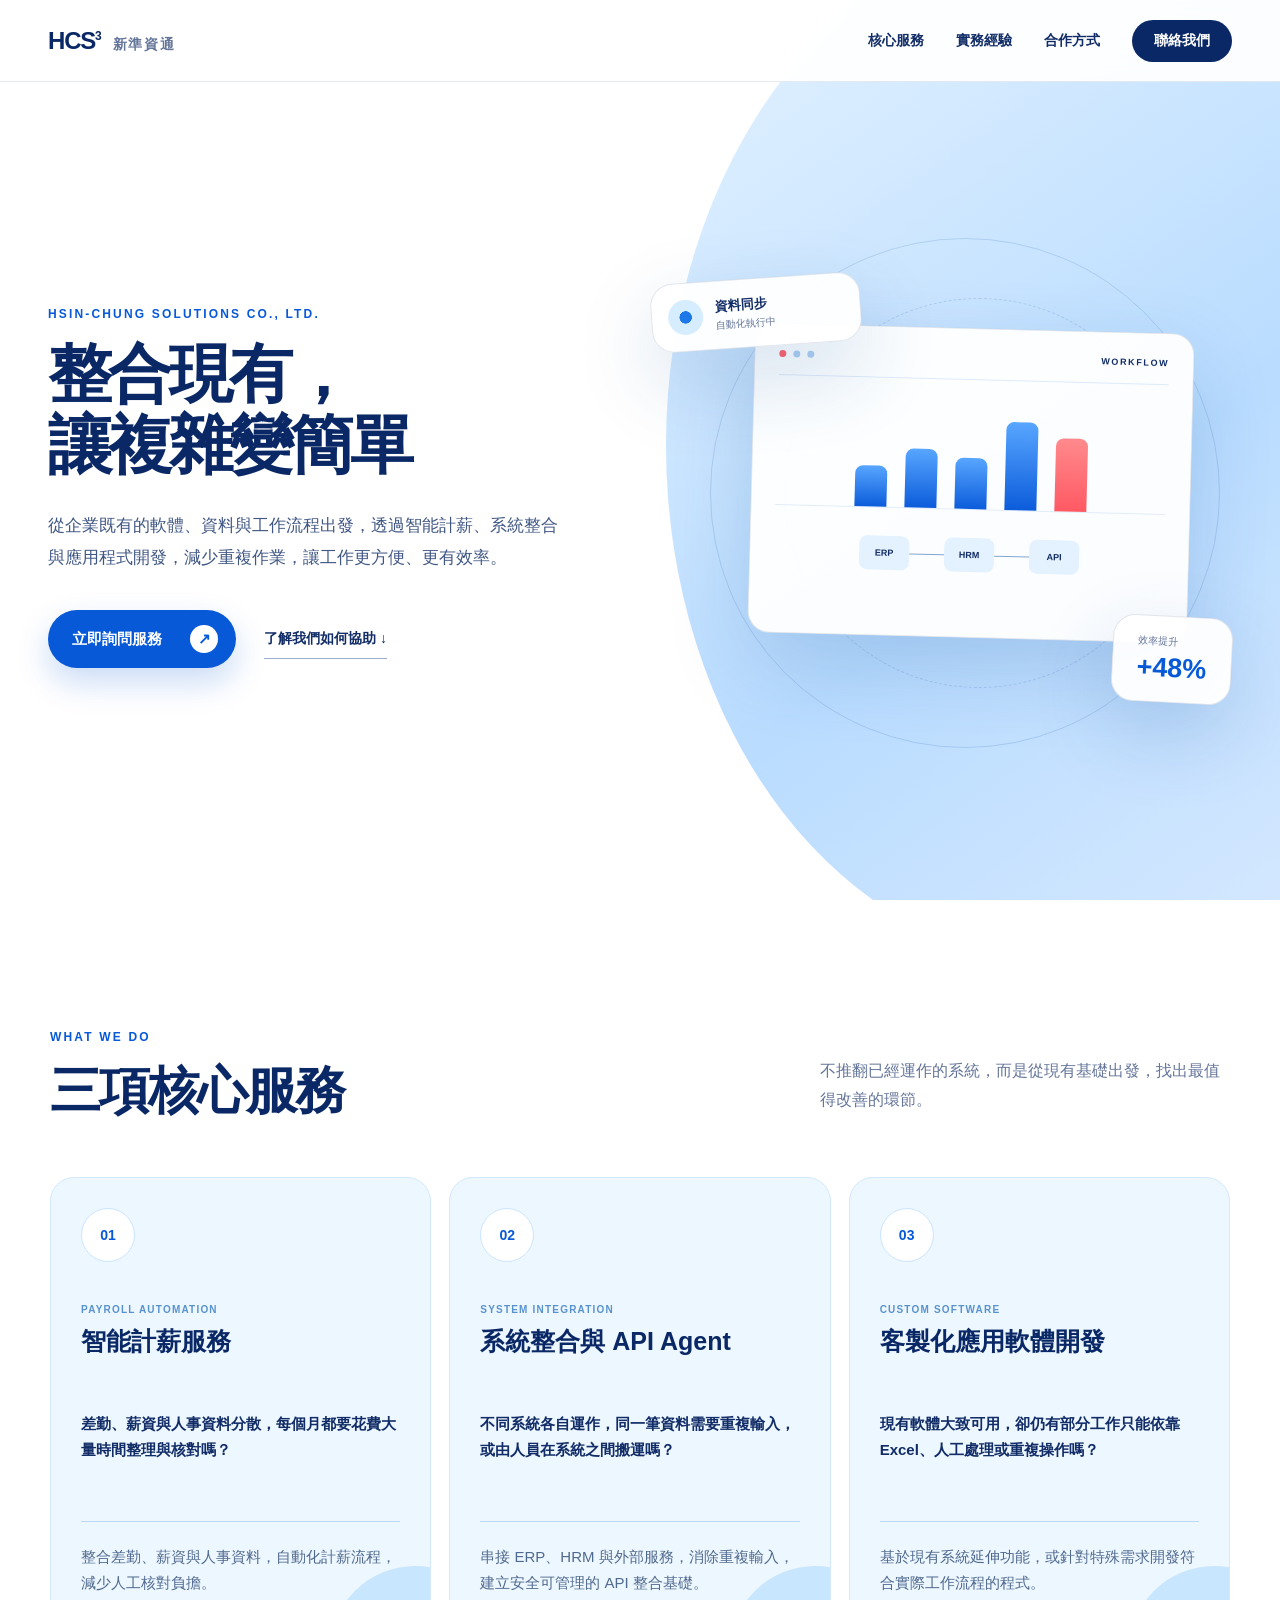
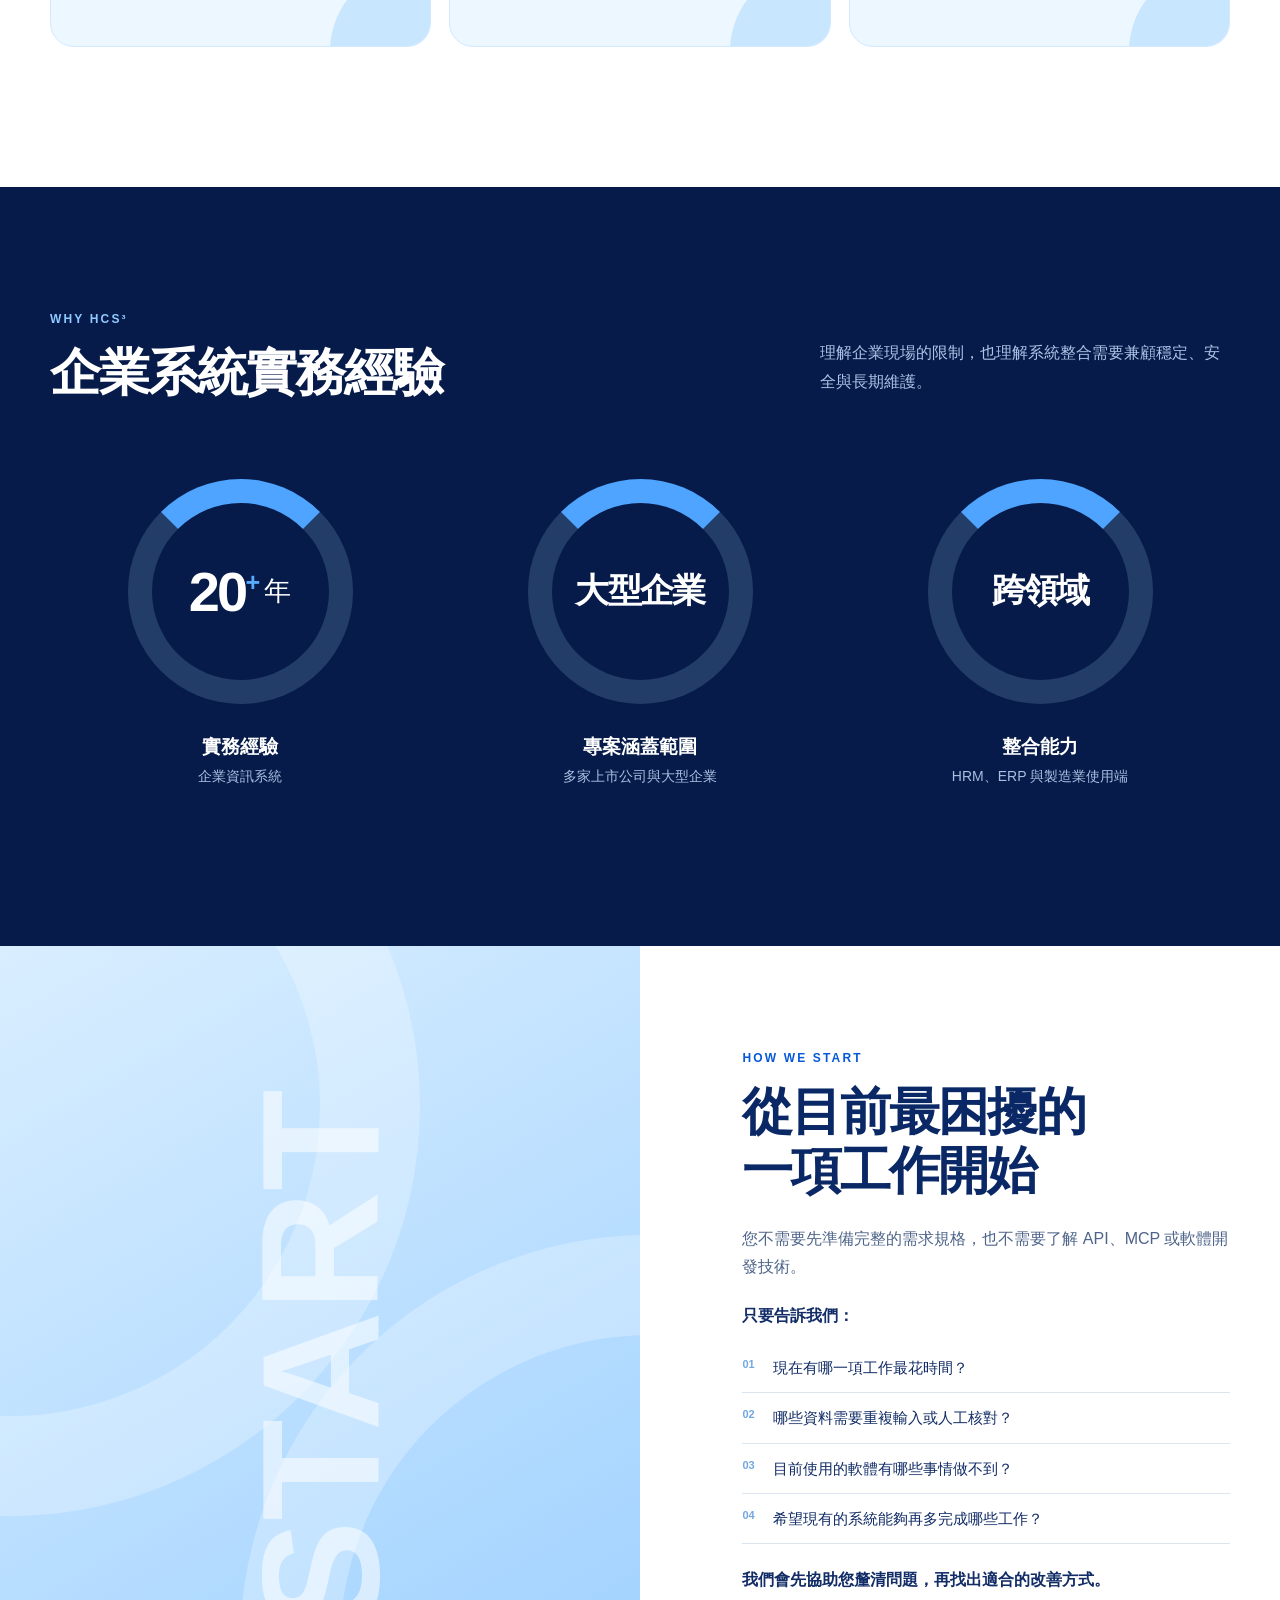
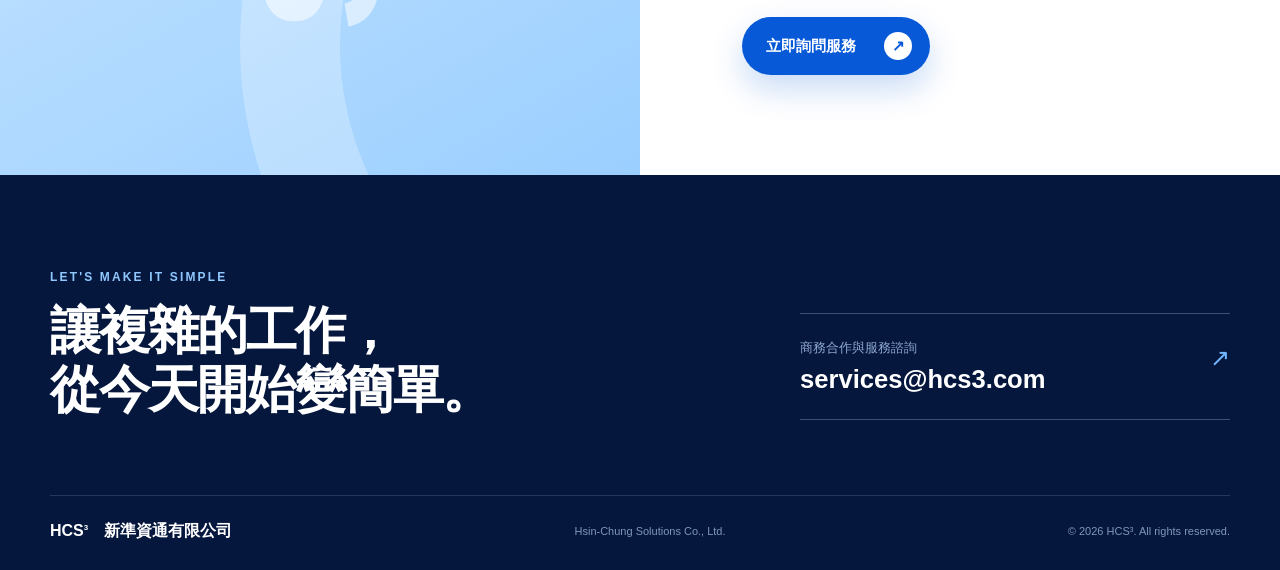
==== index.html @ fc88fc9e "建立 HCS3 靜態網站" ====
<!doctype html>
<html lang="zh-Hant">
<head>
  <meta charset="utf-8">
  <meta name="viewport" content="width=device-width, initial-scale=1">
  <meta name="description" content="HCS³ 新準資通提供智能計薪、系統整合與客製化應用軟體開發服務。">
  <meta name="theme-color" content="#0a2865">
  <title>HCS³ 新準資通｜整合現有，讓複雜變簡單</title>
  <link rel="stylesheet" href="styles.css">
  <script src="script.js" defer></script>
</head>
<body>
  <header class="site-header" id="site-header">
    <a class="brand" href="#top" aria-label="HCS3 首頁">
      <span class="brand-mark">HCS<sup>3</sup></span>
      <span class="brand-name">新準資通</span>
    </a>

    <button class="menu-button" type="button" aria-expanded="false" aria-controls="main-nav" aria-label="開啟導覽選單">
      <span></span><span></span><span></span>
    </button>

    <nav class="main-nav" id="main-nav" aria-label="主要導覽">
      <a href="#services">核心服務</a>
      <a href="#experience">實務經驗</a>
      <a href="#approach">合作方式</a>
      <a class="nav-cta" href="mailto:services@hcs3.com">聯絡我們</a>
    </nav>
  </header>

  <main>
    <section class="hero" id="top">
      <div class="hero-copy">
        <p class="eyebrow">HSIN-CHUNG SOLUTIONS CO., LTD.</p>
        <h1>整合現有，<br>讓複雜變簡單</h1>
        <p class="hero-lead">從企業既有的軟體、資料與工作流程出發，透過智能計薪、系統整合與應用程式開發，減少重複作業，讓工作更方便、更有效率。</p>
        <div class="hero-actions">
          <a class="button" href="mailto:services@hcs3.com">立即詢問服務 <span aria-hidden="true">↗</span></a>
          <a class="text-link" href="#services">了解我們如何協助 ↓</a>
        </div>
      </div>

      <div class="hero-visual" aria-hidden="true">
        <div class="orbit orbit-large"></div>
        <div class="orbit orbit-small"></div>
        <div class="dashboard">
          <div class="dashboard-head"><i></i><i></i><i></i><b>WORKFLOW</b></div>
          <div class="chart"><span></span><span></span><span></span><span></span><span></span></div>
          <div class="systems"><b>ERP</b><i></i><b>HRM</b><i></i><b>API</b></div>
        </div>
        <div class="status-card"><i></i><span><b>資料同步</b><small>自動化執行中</small></span></div>
        <div class="score-card"><small>效率提升</small><b>+48%</b></div>
      </div>
    </section>

    <section class="section services" id="services">
      <div class="section-heading">
        <div>
          <p class="eyebrow">WHAT WE DO</p>
          <h2>三項核心服務</h2>
        </div>
        <p>不推翻已經運作的系統，而是從現有基礎出發，找出最值得改善的環節。</p>
      </div>

      <div class="service-grid">
        <article class="service-card">
          <span class="service-number">01</span>
          <p class="card-label">PAYROLL AUTOMATION</p>
          <h3>智能計薪服務</h3>
          <p class="question">差勤、薪資與人事資料分散，每個月都要花費大量時間整理與核對嗎？</p>
          <p class="description">整合差勤、薪資與人事資料，自動化計薪流程，減少人工核對負擔。</p>
        </article>

        <article class="service-card">
          <span class="service-number">02</span>
          <p class="card-label">SYSTEM INTEGRATION</p>
          <h3>系統整合與 API Agent</h3>
          <p class="question">不同系統各自運作，同一筆資料需要重複輸入，或由人員在系統之間搬運嗎？</p>
          <p class="description">串接 ERP、HRM 與外部服務，消除重複輸入，建立安全可管理的 API 整合基礎。</p>
        </article>

        <article class="service-card">
          <span class="service-number">03</span>
          <p class="card-label">CUSTOM SOFTWARE</p>
          <h3>客製化應用軟體開發</h3>
          <p class="question">現有軟體大致可用，卻仍有部分工作只能依靠 Excel、人工處理或重複操作嗎？</p>
          <p class="description">基於現有系統延伸功能，或針對特殊需求開發符合實際工作流程的程式。</p>
        </article>
      </div>
    </section>

    <section class="experience" id="experience">
      <div class="section experience-heading">
        <div>
          <p class="eyebrow light">WHY HCS³</p>
          <h2>企業系統實務經驗</h2>
        </div>
        <p>理解企業現場的限制，也理解系統整合需要兼顧穩定、安全與長期維護。</p>
      </div>

      <div class="section metric-grid">
        <article class="metric">
          <div class="metric-ring"><strong>20<sup>+</sup></strong><span>年</span></div>
          <h3>實務經驗</h3>
          <p>企業資訊系統</p>
        </article>
        <article class="metric">
          <div class="metric-ring text-ring"><strong>大型企業</strong></div>
          <h3>專案涵蓋範圍</h3>
          <p>多家上市公司與大型企業</p>
        </article>
        <article class="metric">
          <div class="metric-ring text-ring"><strong>跨領域</strong></div>
          <h3>整合能力</h3>
          <p>HRM、ERP 與製造業使用端</p>
        </article>
      </div>
    </section>

    <section class="approach" id="approach">
      <div class="approach-visual" aria-hidden="true"><span>START</span></div>
      <div class="approach-copy">
        <p class="eyebrow">HOW WE START</p>
        <h2>從目前最困擾的<br>一項工作開始</h2>
        <p class="approach-lead">您不需要先準備完整的需求規格，也不需要了解 API、MCP 或軟體開發技術。</p>
        <p><strong>只要告訴我們：</strong></p>
        <ol class="question-list">
          <li><span>01</span>現在有哪一項工作最花時間？</li>
          <li><span>02</span>哪些資料需要重複輸入或人工核對？</li>
          <li><span>03</span>目前使用的軟體有哪些事情做不到？</li>
          <li><span>04</span>希望現有的系統能夠再多完成哪些工作？</li>
        </ol>
        <p class="conclusion">我們會先協助您釐清問題，再找出適合的改善方式。</p>
        <a class="button" href="mailto:services@hcs3.com">立即詢問服務 <span aria-hidden="true">↗</span></a>
      </div>
    </section>
  </main>

  <footer>
    <div class="section footer-main">
      <div>
        <p class="eyebrow light">LET'S MAKE IT SIMPLE</p>
        <h2>讓複雜的工作，<br>從今天開始變簡單。</h2>
      </div>
      <a class="email" href="mailto:services@hcs3.com">
        <small>商務合作與服務諮詢</small>
        <strong>services@hcs3.com</strong>
        <span aria-hidden="true">↗</span>
      </a>
    </div>
    <div class="section footer-bottom">
      <p class="footer-brand">HCS<sup>3</sup>　新準資通有限公司</p>
      <p>Hsin-Chung Solutions Co., Ltd.</p>
      <p>© <span id="year">2026</span> HCS³. All rights reserved.</p>
    </div>
  </footer>
</body>
</html>
---- styles.css ----
:root {
  --navy: #0a2865;
  --navy-dark: #061b49;
  --blue: #0759d8;
  --sky: #cfe8ff;
  --pale: #edf7ff;
  --ink: #112c66;
  --muted: #64759a;
  --coral: #ff6369;
}

* { box-sizing: border-box; }
html { scroll-behavior: smooth; scroll-padding-top: 82px; }
body {
  margin: 0;
  color: var(--ink);
  background: white;
  font-family: "Noto Sans TC", "PingFang TC", "Microsoft JhengHei", Arial, sans-serif;
  -webkit-font-smoothing: antialiased;
}
a { color: inherit; text-decoration: none; }
.section { width: min(1180px, calc(100% - 96px)); margin-inline: auto; }
.eyebrow { margin: 0 0 18px; color: var(--blue); font-size: 12px; font-weight: 800; letter-spacing: .18em; }
.eyebrow.light { color: #8fc9ff; }
h1, h2, h3, p { overflow-wrap: break-word; }
h2 { margin: 0; color: var(--navy); font-size: clamp(40px, 4vw, 62px); line-height: 1.15; letter-spacing: -.04em; font-weight: 650; }

.site-header {
  position: fixed;
  z-index: 20;
  inset: 0 0 auto;
  height: 82px;
  padding-inline: max(48px, calc((100vw - 1320px) / 2));
  display: flex;
  align-items: center;
  justify-content: space-between;
  background: rgba(255,255,255,.92);
  border-bottom: 1px solid rgba(10,40,101,.1);
  backdrop-filter: blur(14px);
}
.brand { display: flex; align-items: baseline; gap: 12px; font-weight: 700; }
.brand-mark { color: var(--navy); font-size: 24px; letter-spacing: -.05em; }
.brand-mark sup, .footer-brand sup { font-size: .5em; vertical-align: super; }
.brand-name { color: var(--muted); font-size: 14px; letter-spacing: .12em; }
.main-nav { display: flex; align-items: center; gap: 32px; font-size: 14px; font-weight: 700; }
.main-nav a { padding: 12px 0; }
.main-nav .nav-cta { padding: 12px 22px; color: white; background: var(--navy); border-radius: 99px; }
.menu-button { display: none; }

.hero {
  min-height: 760px;
  height: 100svh;
  max-height: 960px;
  padding: 145px max(48px, calc((100vw - 1320px) / 2)) 70px;
  position: relative;
  display: grid;
  grid-template-columns: .95fr 1.05fr;
  align-items: center;
  gap: 6vw;
  overflow: hidden;
}
.hero::before {
  content: "";
  position: absolute;
  z-index: -1;
  width: 62vw;
  height: 115%;
  top: -8%;
  right: -14vw;
  border-radius: 50% 0 0 50%;
  background: linear-gradient(145deg, #e7f4ff, #b9dcff 55%, #dcebff);
}
.hero h1 { margin: 0; color: var(--navy); font-size: clamp(54px, 5vw, 82px); line-height: 1.12; letter-spacing: -.055em; font-weight: 650; }
.hero-lead { max-width: 650px; margin: 28px 0 0; color: #405784; font-size: clamp(17px, 1.3vw, 21px); line-height: 1.9; }
.hero-actions { display: flex; align-items: center; gap: 28px; margin-top: 36px; }
.button { display: inline-flex; align-items: center; gap: 28px; padding: 15px 18px 15px 24px; color: white; background: var(--blue); border-radius: 99px; font-size: 15px; font-weight: 700; box-shadow: 0 14px 32px rgba(7,89,216,.22); transition: .2s ease; }
.button span { display: grid; place-items: center; width: 28px; height: 28px; color: var(--blue); background: white; border-radius: 50%; }
.button:hover { background: var(--navy); transform: translateY(-2px); }
.text-link { padding-block: 10px; font-size: 14px; font-weight: 700; border-bottom: 1px solid #9bb0d0; }

.hero-visual { position: relative; min-height: 500px; }
.orbit { position: absolute; border: 1px solid rgba(6,66,151,.14); border-radius: 50%; }
.orbit-large { width: 510px; height: 510px; right: 2%; top: 0; }
.orbit-small { width: 390px; height: 390px; right: 10%; top: 12%; border-style: dashed; }
.dashboard, .status-card, .score-card { position: absolute; background: rgba(255,255,255,.94); border: 1px solid rgba(10,40,101,.12); border-radius: 22px; box-shadow: 0 30px 80px rgba(22,85,153,.18); }
.dashboard { width: min(440px, 78%); height: 310px; right: 7%; top: 18%; padding: 24px; transform: rotate(1.5deg); }
.dashboard-head { display: flex; align-items: center; gap: 7px; padding-bottom: 16px; border-bottom: 1px solid #dfeafb; }
.dashboard-head i { width: 7px; height: 7px; background: #aecff2; border-radius: 50%; }
.dashboard-head i:first-child { background: var(--coral); }
.dashboard-head b { margin-left: auto; font-size: 9px; letter-spacing: .18em; }
.chart { height: 130px; padding-top: 22px; display: flex; align-items: end; justify-content: center; gap: 18px; border-bottom: 1px solid #e2edfa; }
.chart span { width: 32px; border-radius: 8px 8px 0 0; background: linear-gradient(#58a6ff, #0c5cdb); }
.chart span:nth-child(1) { height: 38%; }.chart span:nth-child(2) { height: 55%; }.chart span:nth-child(3) { height: 48%; }.chart span:nth-child(4) { height: 82%; }.chart span:nth-child(5) { height: 68%; background: linear-gradient(#ff8a8d, #ff5963); }
.systems { margin-top: 28px; display: flex; align-items: center; justify-content: center; }
.systems b { width: 50px; height: 34px; display: grid; place-items: center; background: #e4f1ff; border-radius: 8px; font-size: 9px; }
.systems i { width: 35px; height: 1px; background: #83a7d4; }
.status-card { z-index: 2; width: 210px; left: 0; top: 8%; padding: 16px; display: flex; align-items: center; gap: 12px; transform: rotate(-4deg); }
.status-card > i { width: 35px; height: 35px; background: radial-gradient(circle, #1f78e8 0 24%, #d6ecff 26%); border-radius: 50%; }
.status-card span { display: grid; gap: 3px; }.status-card b { font-size: 13px; }.status-card small, .score-card small { color: var(--muted); font-size: 10px; }
.score-card { z-index: 2; right: 0; bottom: 7%; padding: 18px 24px; display: grid; gap: 4px; transform: rotate(3deg); }
.score-card b { color: var(--blue); font-size: 27px; }

.services { padding-block: 130px 140px; }
.section-heading, .experience-heading { display: flex; align-items: end; justify-content: space-between; gap: 60px; margin-bottom: 56px; }
.section-heading > p, .experience-heading > p { max-width: 410px; margin: 0 0 6px; color: var(--muted); line-height: 1.8; }
.service-grid { display: grid; grid-template-columns: repeat(3, 1fr); gap: 18px; }
.service-card { min-height: 470px; padding: 30px; position: relative; overflow: hidden; background: var(--pale); border: 1px solid #d2e9ff; border-radius: 24px; transition: .25s ease; }
.service-card::after { content: ""; position: absolute; width: 170px; height: 170px; right: -70px; bottom: -90px; background: #c9e6ff; border-radius: 50%; }
.service-card:hover { transform: translateY(-6px); box-shadow: 0 24px 60px rgba(20,75,135,.12); }
.service-number { width: 54px; height: 54px; margin-bottom: 42px; display: grid; place-items: center; color: var(--blue); background: white; border: 1px solid #cbe5ff; border-radius: 50%; font-size: 14px; font-weight: 800; }
.card-label { margin: 0 0 10px; color: #5892ce; font-size: 10px; font-weight: 800; letter-spacing: .12em; }
.service-card h3 { min-height: 68px; margin: 0; color: var(--navy); font-size: 25px; line-height: 1.35; }
.question { min-height: 88px; margin: 18px 0 22px; font-size: 15px; font-weight: 700; line-height: 1.75; }
.description { margin: 0; padding-top: 22px; color: #50698f; border-top: 1px solid #bdd8f2; font-size: 15px; line-height: 1.75; }

.experience { padding-block: 125px 140px; color: white; background: var(--navy-dark); overflow: hidden; }
.experience h2 { color: white; }
.experience-heading > p { color: #adc4e7; }
.metric-grid { display: grid; grid-template-columns: repeat(3, 1fr); gap: 20px; }
.metric { padding: 20px; text-align: center; }
.metric-ring { width: 225px; height: 225px; margin: 0 auto 30px; display: flex; align-items: center; justify-content: center; border: 24px solid rgba(170,214,255,.18); border-top-color: #4ea4ff; border-radius: 50%; }
.metric-ring strong { font-size: 56px; letter-spacing: -.05em; }.metric-ring strong sup { color: #58aafd; font-size: .45em; }.metric-ring span { margin-left: 7px; font-size: 27px; }
.metric-ring.text-ring strong { font-size: 34px; }
.metric h3 { margin: 0 0 8px; font-size: 19px; }.metric p { margin: 0; color: #a8c0e2; font-size: 14px; }

.approach { min-height: 760px; display: grid; grid-template-columns: 1fr 1fr; }
.approach-visual { position: relative; overflow: hidden; display: grid; place-items: center; background: linear-gradient(150deg, #d9eeff, #9bcfff); }
.approach-visual::before, .approach-visual::after { content: ""; position: absolute; width: 620px; height: 620px; border: 100px solid rgba(255,255,255,.25); border-radius: 50%; }
.approach-visual::before { left: -400px; top: -250px; }.approach-visual::after { right: -420px; bottom: -280px; }
.approach-visual span { color: rgba(255,255,255,.55); font-size: clamp(100px, 13vw, 190px); font-weight: 900; transform: rotate(-90deg); }
.approach-copy { padding: 105px max(48px, calc((100vw - 1180px) / 2)) 100px 8vw; }
.approach-lead { max-width: 640px; margin: 24px 0; color: #4e648a; line-height: 1.8; }
.question-list { margin: 0 0 26px; padding: 0; list-style: none; }
.question-list li { padding: 13px 0; display: flex; gap: 18px; border-bottom: 1px solid #dbe5f0; font-size: 15px; line-height: 1.55; }
.question-list span { color: #74a8df; font-size: 11px; font-weight: 800; }
.conclusion { margin-bottom: 26px; font-weight: 700; }

footer { padding: 95px 0 28px; color: white; background: #06173e; }
.footer-main { padding-bottom: 75px; display: flex; align-items: end; justify-content: space-between; gap: 70px; }
.footer-main h2 { color: white; }
.email { min-width: 430px; padding: 25px 0; position: relative; display: grid; gap: 8px; border-block: 1px solid #3d5078; }
.email small { color: #8ea8d0; }.email strong { font-size: clamp(20px, 2vw, 27px); }.email > span { position: absolute; right: 0; top: 30px; color: #72b7ff; font-size: 24px; }
.footer-bottom { padding-top: 25px; display: flex; align-items: center; justify-content: space-between; gap: 24px; color: #7f96ba; border-top: 1px solid #25375d; font-size: 11px; }
.footer-bottom p { margin: 0; }.footer-brand { color: white; font-size: 16px; font-weight: 700; }

@media (max-width: 900px) {
  .site-header { padding-inline: 28px; }
  .menu-button { width: 42px; height: 42px; padding: 0; display: grid; place-content: center; gap: 5px; background: var(--navy); border: 0; border-radius: 50%; cursor: pointer; }
  .menu-button span { width: 18px; height: 1px; background: white; }
  .main-nav { position: absolute; top: 72px; right: 28px; width: 220px; padding: 10px; display: none; align-items: stretch; flex-direction: column; gap: 2px; background: white; border: 1px solid #dce8f5; border-radius: 16px; box-shadow: 0 20px 50px rgba(10,40,101,.15); }
  .main-nav.open { display: flex; }.main-nav a, .main-nav .nav-cta { padding: 13px 14px; border-radius: 10px; }.main-nav .nav-cta { color: white; }
  .hero { height: auto; min-height: 900px; padding: 140px 7vw 90px; grid-template-columns: 1fr; gap: 30px; }.hero::before { width: 110vw; height: 50%; top: auto; right: -30vw; bottom: -4%; border-radius: 50% 50% 0 0; }.hero-visual { width: min(650px,100%); min-height: 420px; margin: auto; }
  .section { width: min(100% - 56px, 760px); }.section-heading, .experience-heading { display: block; }.section-heading > p, .experience-heading > p { margin-top: 20px; }
  .service-grid, .metric-grid { grid-template-columns: 1fr; }.service-card { min-height: auto; }.service-card h3, .question { min-height: 0; }
  .approach { grid-template-columns: 1fr; }.approach-visual { min-height: 340px; }.approach-copy { padding: 90px max(28px, calc((100vw - 760px) / 2)); }
  .footer-main { flex-direction: column; align-items: stretch; }.email { min-width: 0; }
}

@media (max-width: 600px) {
  html { scroll-padding-top: 70px; }.site-header { height: 70px; padding-inline: 20px; }.brand-name { display: none; }.main-nav { top: 62px; right: 20px; }
  .hero { min-height: 780px; padding: 112px 22px 70px; }.hero h1 { font-size: clamp(44px, 13vw, 60px); }.hero-lead { font-size: 16px; line-height: 1.75; }.hero-actions { align-items: flex-start; flex-direction: column; gap: 8px; margin-top: 28px; }
  .hero-visual { min-height: 320px; }.orbit-large { width: 320px; height: 320px; right: -20px; }.orbit-small { width: 245px; height: 245px; right: 20px; }.dashboard { width: 84%; height: 230px; right: 5%; padding: 17px; }.chart { height: 90px; gap: 10px; }.chart span { width: 22px; }.systems { margin-top: 18px; }.systems b { width: 40px; height: 28px; }.status-card { width: 170px; padding: 12px; top: 1%; }.score-card { padding: 12px 16px; }.score-card b { font-size: 21px; }
  .section { width: calc(100% - 40px); }.services, .experience { padding-block: 88px 95px; }.section-heading { margin-bottom: 34px; } h2 { font-size: 38px; }.service-card { padding: 25px 24px 30px; }.service-number { margin-bottom: 28px; }.service-card h3 { font-size: 23px; }
  .metric-ring { width: 205px; height: 205px; }.approach-visual { min-height: 260px; }.approach-copy { padding: 80px 20px 90px; }
  footer { padding-top: 78px; }.footer-main { padding-bottom: 58px; gap: 44px; }.email strong { font-size: 19px; }.footer-bottom { align-items: flex-start; flex-direction: column; gap: 10px; }
}

@media (prefers-reduced-motion: reduce) {
  html { scroll-behavior: auto; }
  *, *::before, *::after { transition: none !important; }
}
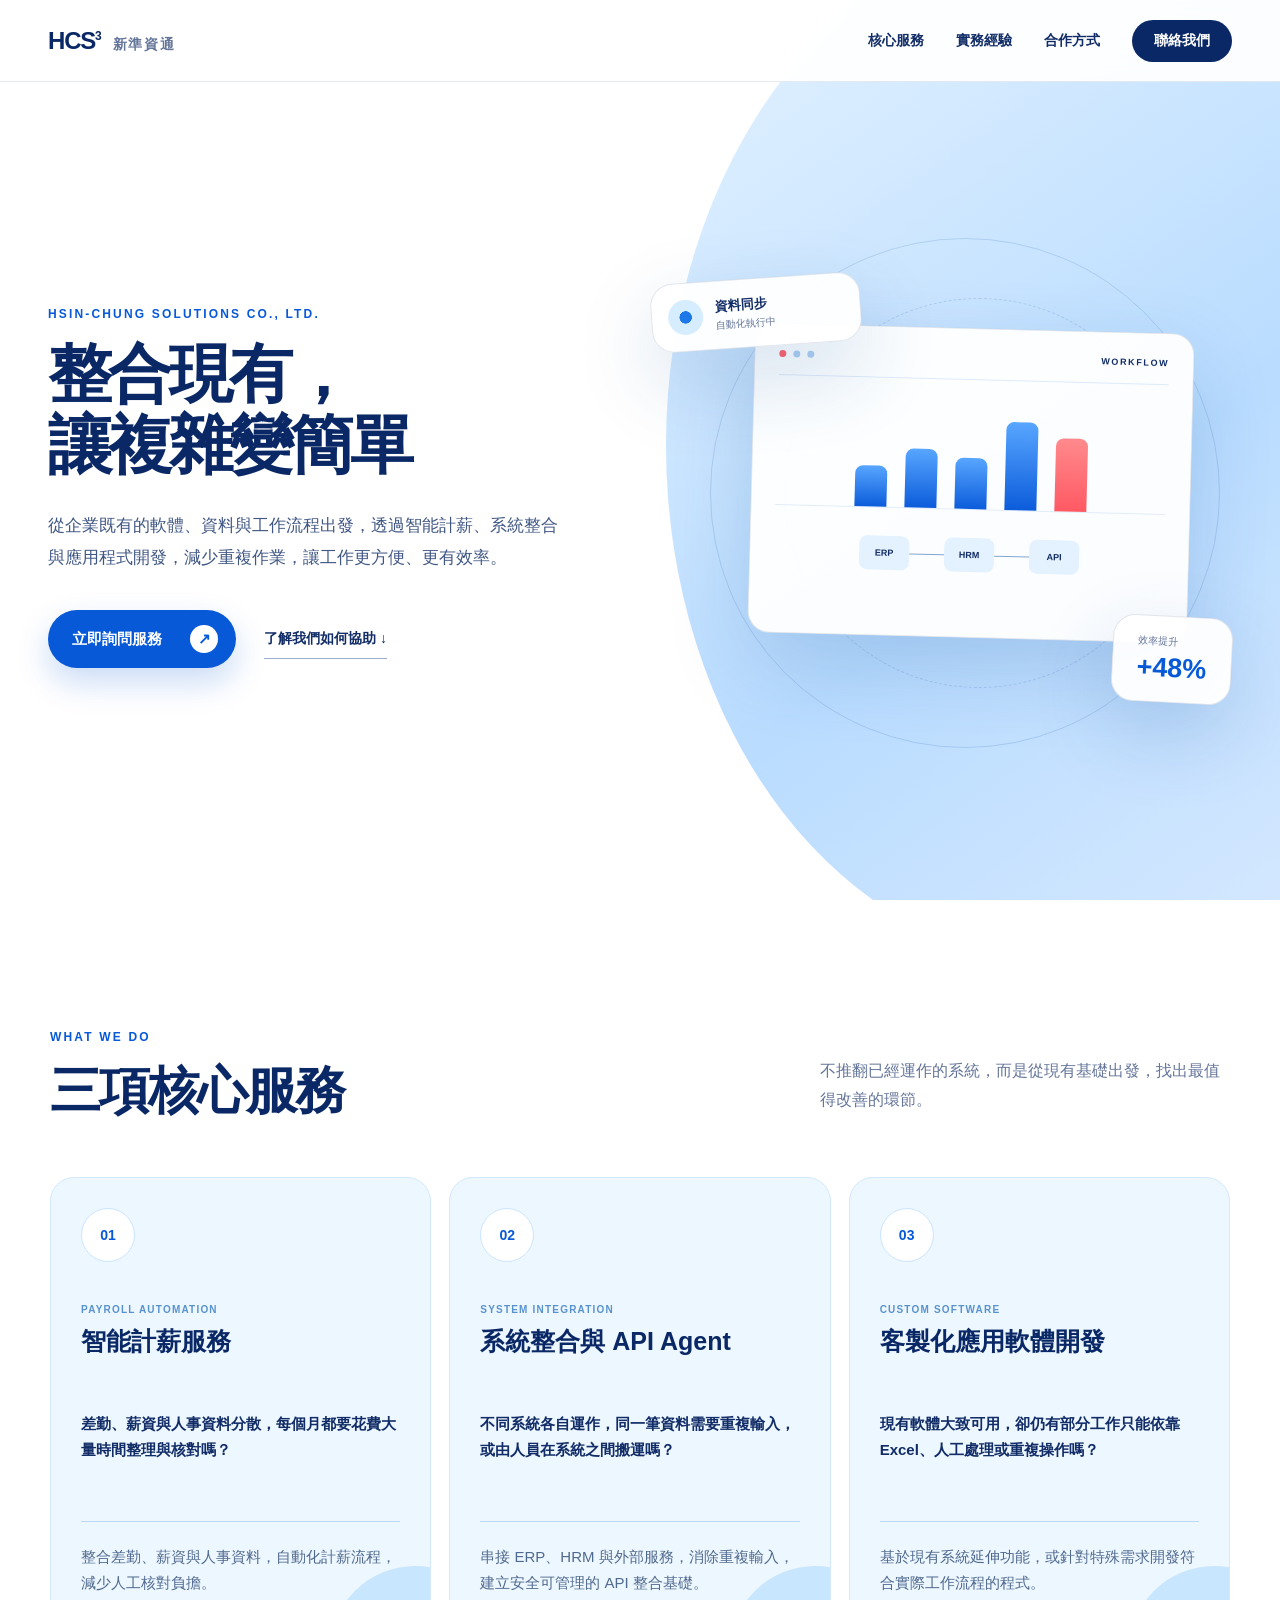
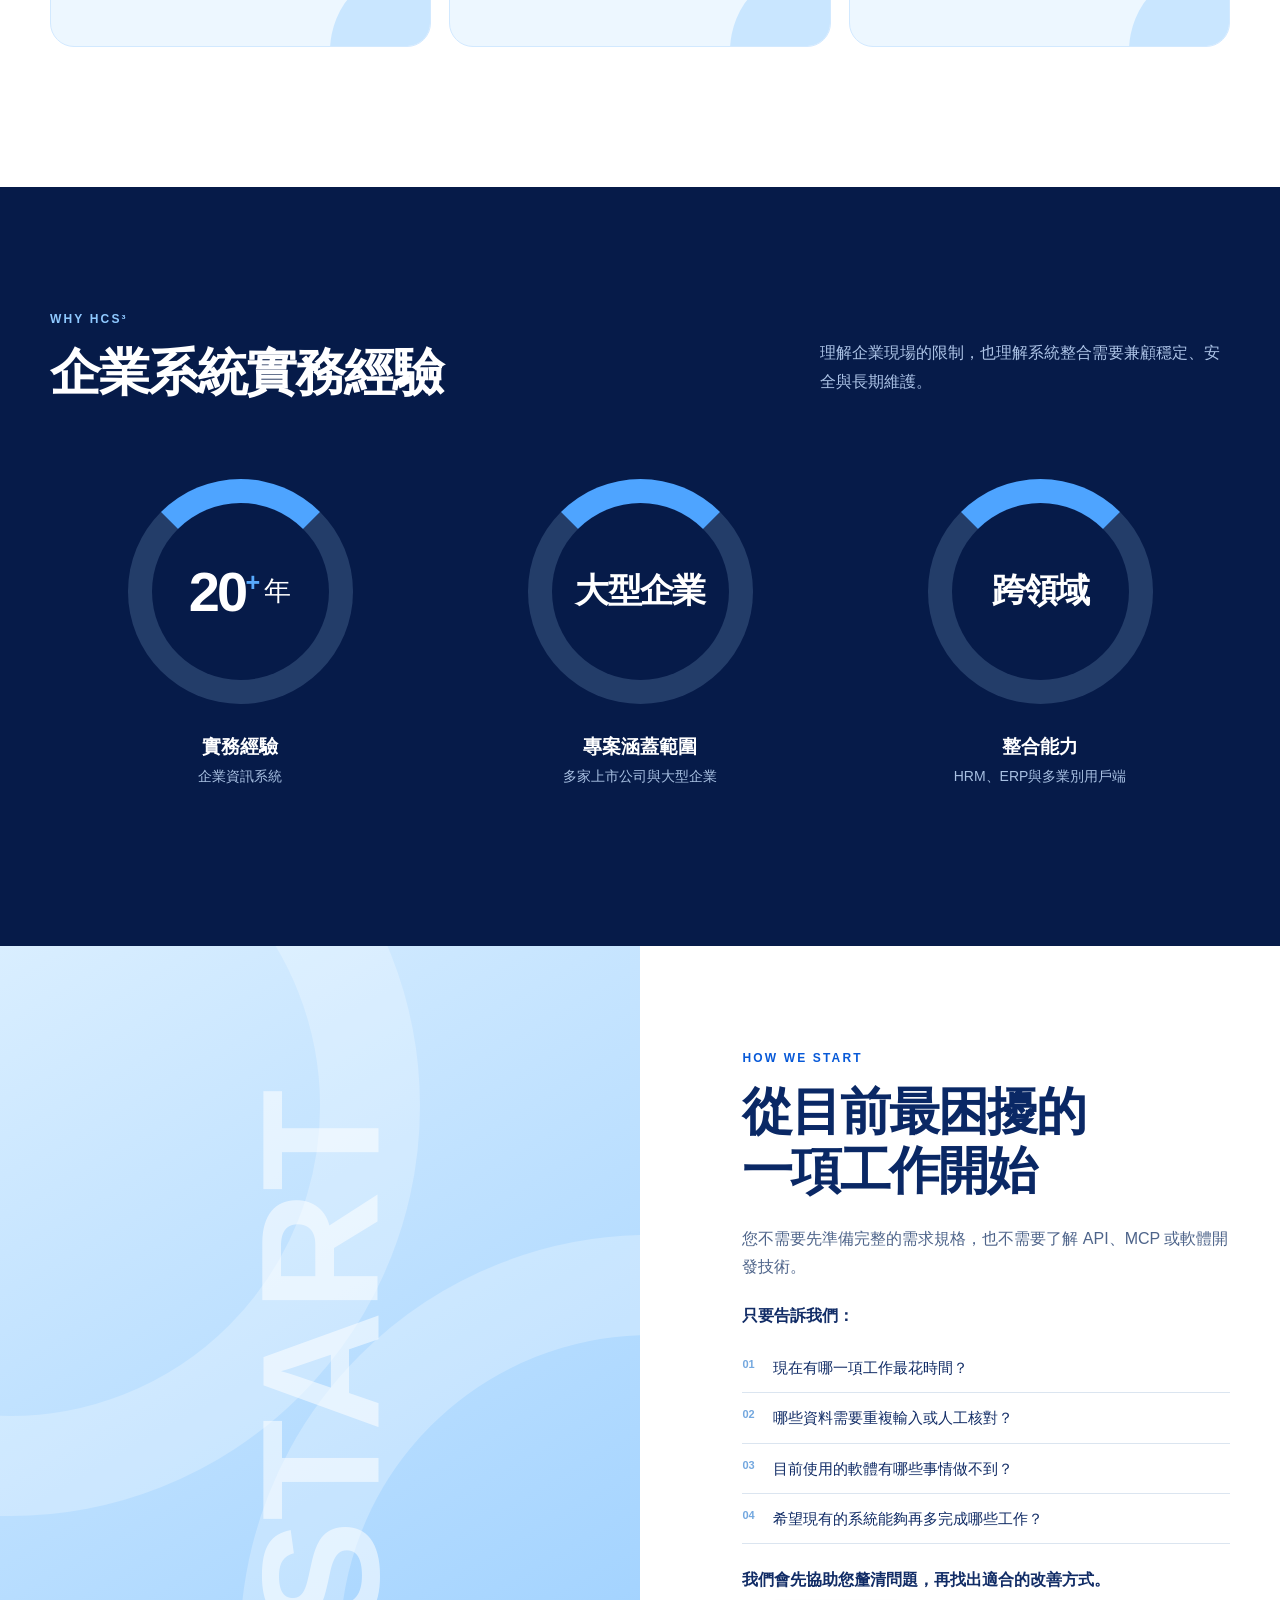
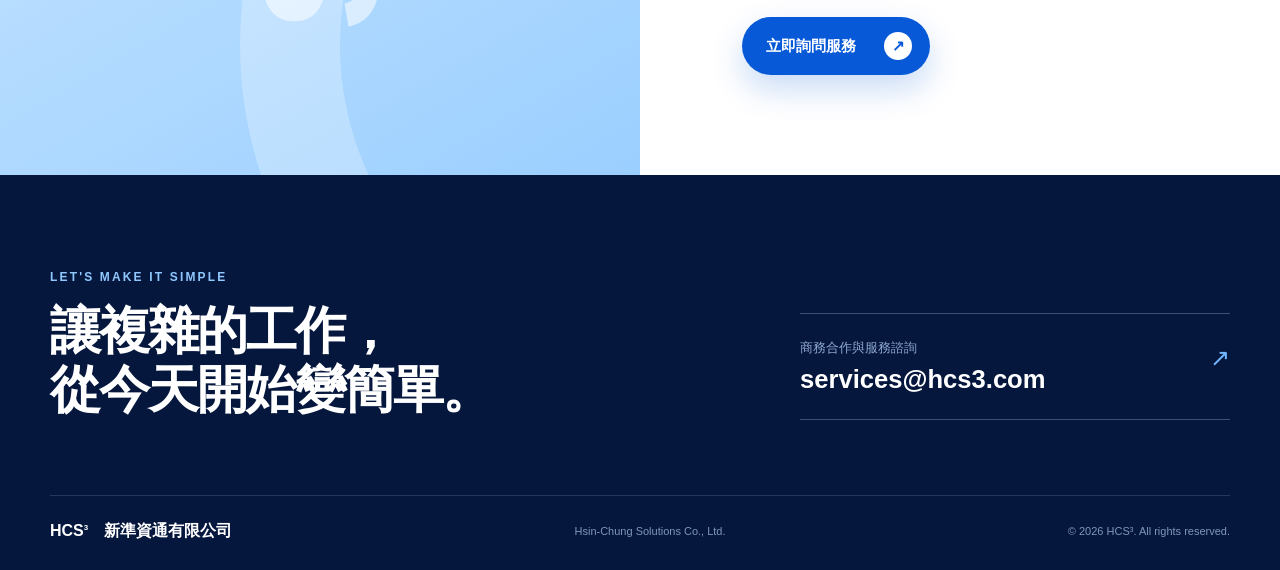
==== commit be38e6f8: "更新整合能力說明" ====
--- a/index.html
+++ b/index.html
@@ -112,7 +112,7 @@
         <article class="metric">
           <div class="metric-ring text-ring"><strong>跨領域</strong></div>
           <h3>整合能力</h3>
-          <p>HRM、ERP 與製造業使用端</p>
+          <p>HRM、ERP與多業別用戶端</p>
         </article>
       </div>
     </section>
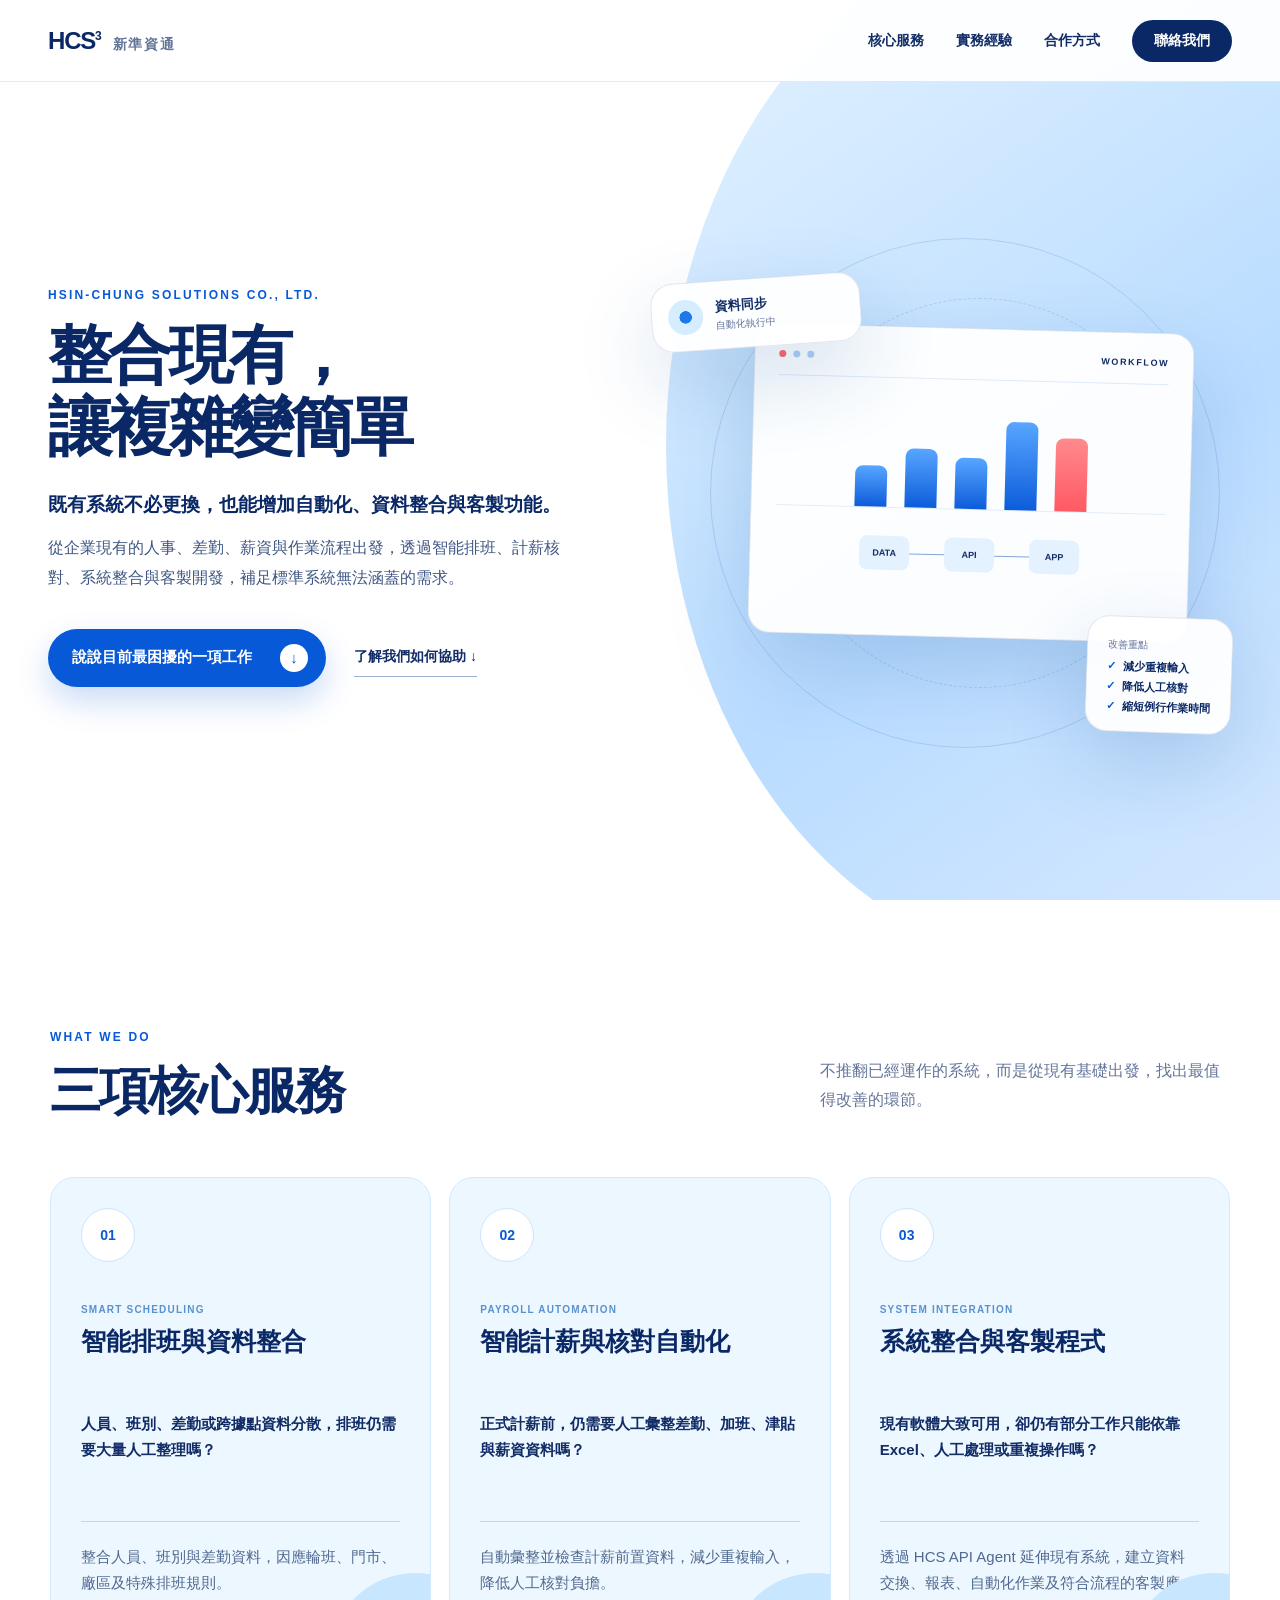
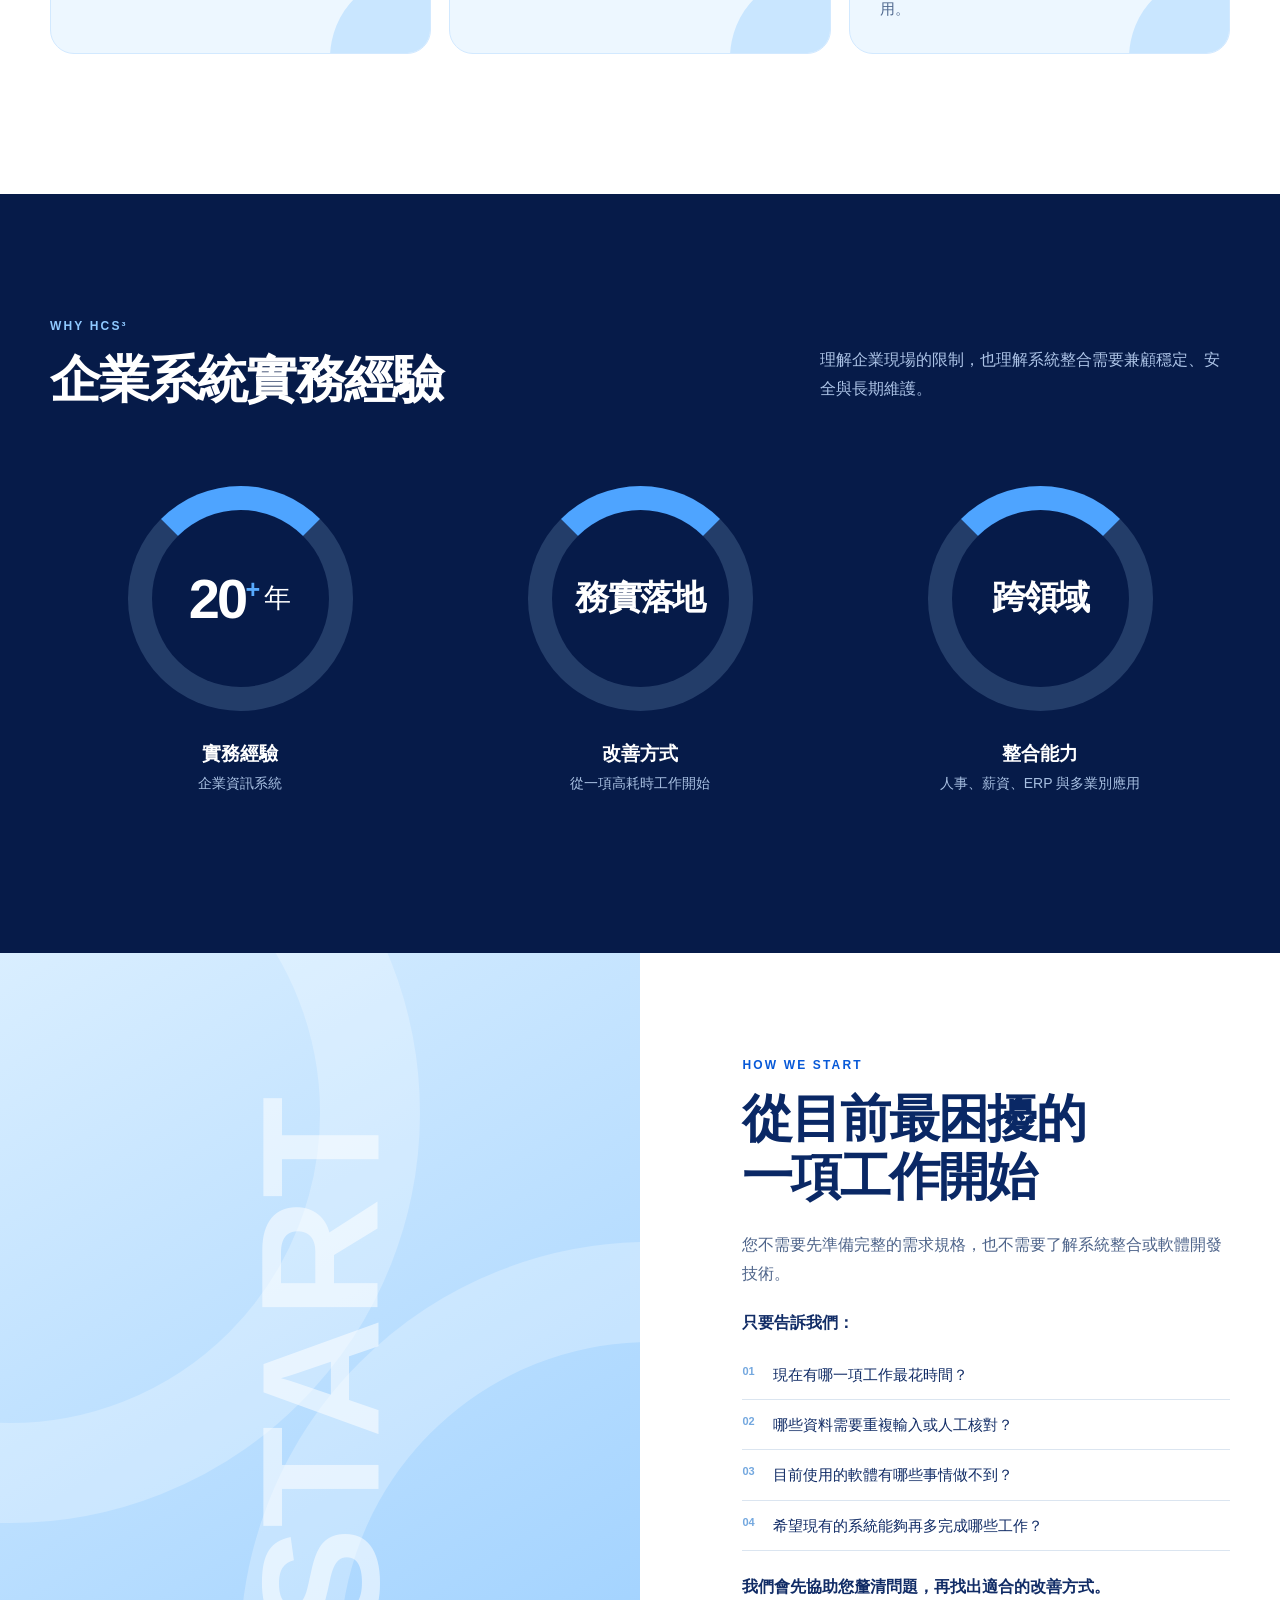
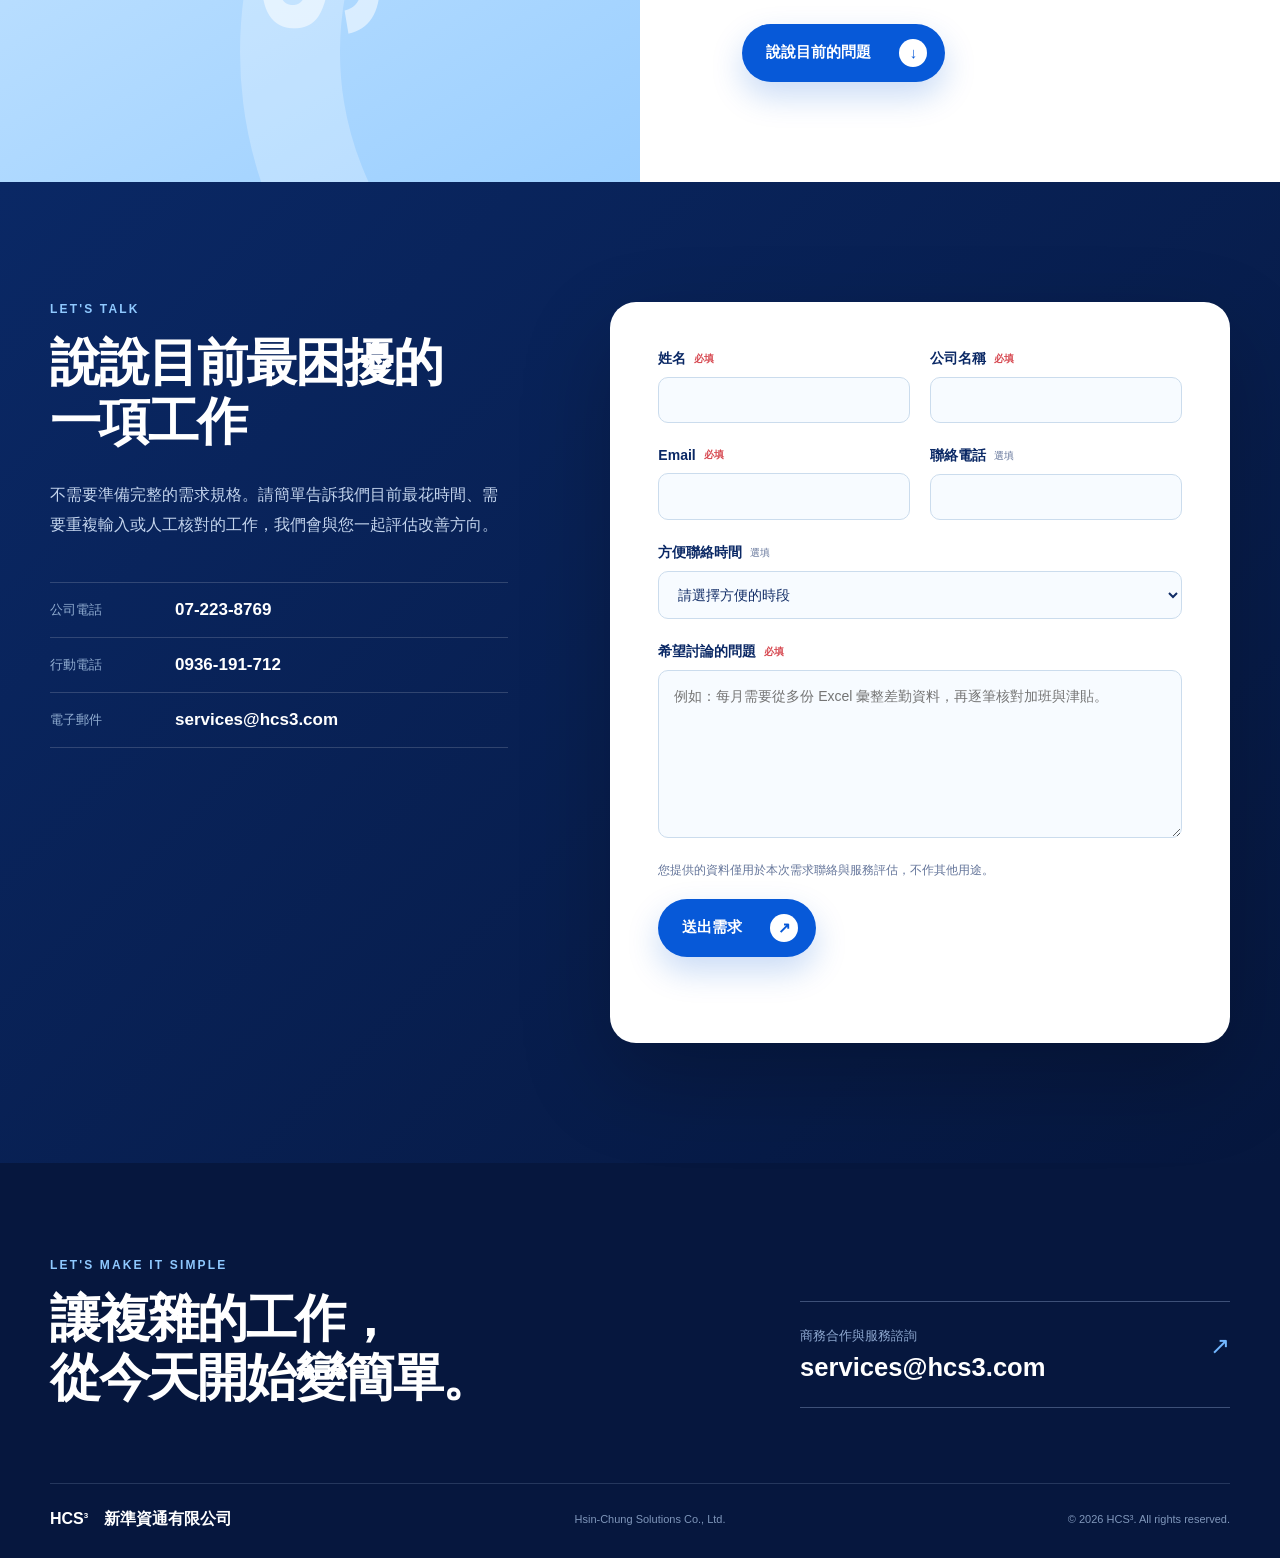
==== commit 251a2736: "新增需求聯絡表單並調整首頁定位" ====
--- a/index.html
+++ b/index.html
@@ -1,9 +1,9 @@
-<!doctype html>
+<!DOCTYPE html>
 <html lang="zh-Hant">
 <head>
   <meta charset="utf-8">
   <meta name="viewport" content="width=device-width, initial-scale=1">
-  <meta name="description" content="HCS³ 新準資通提供智能計薪、系統整合與客製化應用軟體開發服務。">
+  <meta name="description" content="HCS³ 新準資通從企業既有系統與流程出發，提供智能排班、智能計薪、系統整合與客製程式服務。">
   <meta name="theme-color" content="#0a2865">
   <title>HCS³ 新準資通｜整合現有，讓複雜變簡單</title>
   <link rel="stylesheet" href="styles.css">
@@ -24,7 +24,7 @@
       <a href="#services">核心服務</a>
       <a href="#experience">實務經驗</a>
       <a href="#approach">合作方式</a>
-      <a class="nav-cta" href="mailto:services@hcs3.com">聯絡我們</a>
+      <a class="nav-cta" href="#contact">聯絡我們</a>
     </nav>
   </header>
 
@@ -33,9 +33,10 @@
       <div class="hero-copy">
         <p class="eyebrow">HSIN-CHUNG SOLUTIONS CO., LTD.</p>
         <h1>整合現有，<br>讓複雜變簡單</h1>
-        <p class="hero-lead">從企業既有的軟體、資料與工作流程出發，透過智能計薪、系統整合與應用程式開發，減少重複作業，讓工作更方便、更有效率。</p>
+        <p class="hero-positioning">既有系統不必更換，也能增加自動化、資料整合與客製功能。</p>
+        <p class="hero-lead">從企業現有的人事、差勤、薪資與作業流程出發，透過智能排班、計薪核對、系統整合與客製開發，補足標準系統無法涵蓋的需求。</p>
         <div class="hero-actions">
-          <a class="button" href="mailto:services@hcs3.com">立即詢問服務 <span aria-hidden="true">↗</span></a>
+          <a class="button" href="#contact">說說目前最困擾的一項工作 <span aria-hidden="true">↓</span></a>
           <a class="text-link" href="#services">了解我們如何協助 ↓</a>
         </div>
       </div>
@@ -46,10 +47,17 @@
         <div class="dashboard">
           <div class="dashboard-head"><i></i><i></i><i></i><b>WORKFLOW</b></div>
           <div class="chart"><span></span><span></span><span></span><span></span><span></span></div>
-          <div class="systems"><b>ERP</b><i></i><b>HRM</b><i></i><b>API</b></div>
+          <div class="systems"><b>DATA</b><i></i><b>API</b><i></i><b>APP</b></div>
         </div>
         <div class="status-card"><i></i><span><b>資料同步</b><small>自動化執行中</small></span></div>
-        <div class="score-card"><small>效率提升</small><b>+48%</b></div>
+        <div class="benefits-card">
+          <small>改善重點</small>
+          <ul>
+            <li>減少重複輸入</li>
+            <li>降低人工核對</li>
+            <li>縮短例行作業時間</li>
+          </ul>
+        </div>
       </div>
     </section>
 
@@ -65,26 +73,26 @@
       <div class="service-grid">
         <article class="service-card">
           <span class="service-number">01</span>
-          <p class="card-label">PAYROLL AUTOMATION</p>
-          <h3>智能計薪服務</h3>
-          <p class="question">差勤、薪資與人事資料分散，每個月都要花費大量時間整理與核對嗎？</p>
-          <p class="description">整合差勤、薪資與人事資料，自動化計薪流程，減少人工核對負擔。</p>
+          <p class="card-label">SMART SCHEDULING</p>
+          <h3>智能排班與資料整合</h3>
+          <p class="question">人員、班別、差勤或跨據點資料分散，排班仍需要大量人工整理嗎？</p>
+          <p class="description">整合人員、班別與差勤資料，因應輪班、門市、廠區及特殊排班規則。</p>
         </article>
 
         <article class="service-card">
           <span class="service-number">02</span>
-          <p class="card-label">SYSTEM INTEGRATION</p>
-          <h3>系統整合與 API Agent</h3>
-          <p class="question">不同系統各自運作，同一筆資料需要重複輸入，或由人員在系統之間搬運嗎？</p>
-          <p class="description">串接 ERP、HRM 與外部服務，消除重複輸入，建立安全可管理的 API 整合基礎。</p>
+          <p class="card-label">PAYROLL AUTOMATION</p>
+          <h3>智能計薪與核對自動化</h3>
+          <p class="question">正式計薪前，仍需要人工彙整差勤、加班、津貼與薪資資料嗎？</p>
+          <p class="description">自動彙整並檢查計薪前置資料，減少重複輸入，降低人工核對負擔。</p>
         </article>
 
         <article class="service-card">
           <span class="service-number">03</span>
-          <p class="card-label">CUSTOM SOFTWARE</p>
-          <h3>客製化應用軟體開發</h3>
+          <p class="card-label">SYSTEM INTEGRATION</p>
+          <h3>系統整合與客製程式</h3>
           <p class="question">現有軟體大致可用，卻仍有部分工作只能依靠 Excel、人工處理或重複操作嗎？</p>
-          <p class="description">基於現有系統延伸功能，或針對特殊需求開發符合實際工作流程的程式。</p>
+          <p class="description">透過 HCS API Agent 延伸現有系統，建立資料交換、報表、自動化作業及符合流程的客製應用。</p>
         </article>
       </div>
     </section>
@@ -105,14 +113,14 @@
           <p>企業資訊系統</p>
         </article>
         <article class="metric">
-          <div class="metric-ring text-ring"><strong>大型企業</strong></div>
-          <h3>專案涵蓋範圍</h3>
-          <p>多家上市公司與大型企業</p>
+          <div class="metric-ring text-ring"><strong>務實落地</strong></div>
+          <h3>改善方式</h3>
+          <p>從一項高耗時工作開始</p>
         </article>
         <article class="metric">
           <div class="metric-ring text-ring"><strong>跨領域</strong></div>
           <h3>整合能力</h3>
-          <p>HRM、ERP與多業別用戶端</p>
+          <p>人事、薪資、ERP 與多業別應用</p>
         </article>
       </div>
     </section>
@@ -122,7 +130,7 @@
       <div class="approach-copy">
         <p class="eyebrow">HOW WE START</p>
         <h2>從目前最困擾的<br>一項工作開始</h2>
-        <p class="approach-lead">您不需要先準備完整的需求規格，也不需要了解 API、MCP 或軟體開發技術。</p>
+        <p class="approach-lead">您不需要先準備完整的需求規格，也不需要了解系統整合或軟體開發技術。</p>
         <p><strong>只要告訴我們：</strong></p>
         <ol class="question-list">
           <li><span>01</span>現在有哪一項工作最花時間？</li>
@@ -131,7 +139,68 @@
           <li><span>04</span>希望現有的系統能夠再多完成哪些工作？</li>
         </ol>
         <p class="conclusion">我們會先協助您釐清問題，再找出適合的改善方式。</p>
-        <a class="button" href="mailto:services@hcs3.com">立即詢問服務 <span aria-hidden="true">↗</span></a>
+        <a class="button" href="#contact">說說目前的問題 <span aria-hidden="true">↓</span></a>
+      </div>
+    </section>
+
+    <section class="contact" id="contact">
+      <div class="section contact-layout">
+        <div class="contact-copy">
+          <p class="eyebrow light">LET'S TALK</p>
+          <h2>說說目前最困擾的<br>一項工作</h2>
+          <p>不需要準備完整的需求規格。請簡單告訴我們目前最花時間、需要重複輸入或人工核對的工作，我們會與您一起評估改善方向。</p>
+
+          <div class="contact-methods" role="group" aria-label="其他聯絡方式">
+            <a href="tel:+88672238769"><small>公司電話</small><strong>07&#8209;223&#8209;8769</strong></a>
+            <a href="tel:+886936191712"><small>行動電話</small><strong>0936&#8209;191&#8209;712</strong></a>
+            <a href="mailto:services@hcs3.com"><small>電子郵件</small><strong>services@hcs3.com</strong></a>
+          </div>
+        </div>
+
+        <form class="contact-form" id="contact-form" action="https://formspree.io/f/xjyblpal" method="POST" novalidate>
+          <input type="hidden" name="_subject" value="HCS3 官網服務諮詢">
+          <div class="form-trap" aria-hidden="true">
+            <label for="company-website">網站</label>
+            <input id="company-website" type="text" name="_gotcha" tabindex="-1" autocomplete="off">
+          </div>
+
+          <div class="form-grid">
+            <label>
+              <span>姓名 <em>必填</em></span>
+              <input type="text" name="姓名" autocomplete="name" maxlength="60" required>
+            </label>
+            <label>
+              <span>公司名稱 <em>必填</em></span>
+              <input type="text" name="公司名稱" autocomplete="organization" maxlength="100" required>
+            </label>
+            <label>
+              <span>Email <em>必填</em></span>
+              <input type="email" name="email" autocomplete="email" inputmode="email" maxlength="120" required>
+            </label>
+            <label>
+              <span>聯絡電話 <small>選填</small></span>
+              <input type="tel" name="聯絡電話" autocomplete="tel" inputmode="tel" maxlength="30">
+            </label>
+            <label class="form-full">
+              <span>方便聯絡時間 <small>選填</small></span>
+              <select name="方便聯絡時間">
+                <option value="">請選擇方便的時段</option>
+                <option value="平日上午">平日上午</option>
+                <option value="平日下午">平日下午</option>
+                <option value="平日晚上">平日晚上</option>
+                <option value="其他時間">其他時間，請於問題欄補充</option>
+              </select>
+            </label>
+            <label class="form-full">
+              <span>希望討論的問題 <em>必填</em></span>
+              <textarea name="希望討論的問題" rows="6" maxlength="2000" placeholder="例如：每月需要從多份 Excel 彙整差勤資料，再逐筆核對加班與津貼。" required></textarea>
+            </label>
+          </div>
+
+          <p class="form-privacy">您提供的資料僅用於本次需求聯絡與服務評估，不作其他用途。</p>
+          <button class="button form-submit" type="submit">送出需求 <span aria-hidden="true">↗</span></button>
+          <p class="form-status" id="form-status" role="status" aria-live="polite"></p>
+        </form>
       </div>
     </section>
   </main>
--- a/styles.css
+++ b/styles.css
@@ -71,7 +71,8 @@
   background: linear-gradient(145deg, #e7f4ff, #b9dcff 55%, #dcebff);
 }
 .hero h1 { margin: 0; color: var(--navy); font-size: clamp(54px, 5vw, 82px); line-height: 1.12; letter-spacing: -.055em; font-weight: 650; }
-.hero-lead { max-width: 650px; margin: 28px 0 0; color: #405784; font-size: clamp(17px, 1.3vw, 21px); line-height: 1.9; }
+.hero-positioning { max-width: 650px; margin: 26px 0 0; color: var(--navy); font-size: clamp(19px, 1.5vw, 24px); font-weight: 750; line-height: 1.55; }
+.hero-lead { max-width: 650px; margin: 14px 0 0; color: #405784; font-size: clamp(16px, 1.15vw, 19px); line-height: 1.85; }
 .hero-actions { display: flex; align-items: center; gap: 28px; margin-top: 36px; }
 .button { display: inline-flex; align-items: center; gap: 28px; padding: 15px 18px 15px 24px; color: white; background: var(--blue); border-radius: 99px; font-size: 15px; font-weight: 700; box-shadow: 0 14px 32px rgba(7,89,216,.22); transition: .2s ease; }
 .button span { display: grid; place-items: center; width: 28px; height: 28px; color: var(--blue); background: white; border-radius: 50%; }
@@ -82,7 +83,7 @@
 .orbit { position: absolute; border: 1px solid rgba(6,66,151,.14); border-radius: 50%; }
 .orbit-large { width: 510px; height: 510px; right: 2%; top: 0; }
 .orbit-small { width: 390px; height: 390px; right: 10%; top: 12%; border-style: dashed; }
-.dashboard, .status-card, .score-card { position: absolute; background: rgba(255,255,255,.94); border: 1px solid rgba(10,40,101,.12); border-radius: 22px; box-shadow: 0 30px 80px rgba(22,85,153,.18); }
+.dashboard, .status-card, .benefits-card { position: absolute; background: rgba(255,255,255,.94); border: 1px solid rgba(10,40,101,.12); border-radius: 22px; box-shadow: 0 30px 80px rgba(22,85,153,.18); }
 .dashboard { width: min(440px, 78%); height: 310px; right: 7%; top: 18%; padding: 24px; transform: rotate(1.5deg); }
 .dashboard-head { display: flex; align-items: center; gap: 7px; padding-bottom: 16px; border-bottom: 1px solid #dfeafb; }
 .dashboard-head i { width: 7px; height: 7px; background: #aecff2; border-radius: 50%; }
@@ -96,9 +97,10 @@
 .systems i { width: 35px; height: 1px; background: #83a7d4; }
 .status-card { z-index: 2; width: 210px; left: 0; top: 8%; padding: 16px; display: flex; align-items: center; gap: 12px; transform: rotate(-4deg); }
 .status-card > i { width: 35px; height: 35px; background: radial-gradient(circle, #1f78e8 0 24%, #d6ecff 26%); border-radius: 50%; }
-.status-card span { display: grid; gap: 3px; }.status-card b { font-size: 13px; }.status-card small, .score-card small { color: var(--muted); font-size: 10px; }
-.score-card { z-index: 2; right: 0; bottom: 7%; padding: 18px 24px; display: grid; gap: 4px; transform: rotate(3deg); }
-.score-card b { color: var(--blue); font-size: 27px; }
+.status-card span { display: grid; gap: 3px; }.status-card b { font-size: 13px; }.status-card small, .benefits-card small { color: var(--muted); font-size: 10px; }
+.benefits-card { z-index: 2; right: 0; bottom: 1%; padding: 17px 20px; transform: rotate(2deg); }
+.benefits-card ul { margin: 7px 0 0; padding: 0; display: grid; gap: 5px; list-style: none; color: var(--navy); font-size: 11px; font-weight: 750; }
+.benefits-card li::before { content: "✓"; margin-right: 7px; color: var(--blue); }
 
 .services { padding-block: 130px 140px; }
 .section-heading, .experience-heading { display: flex; align-items: end; justify-content: space-between; gap: 60px; margin-bottom: 56px; }
@@ -135,6 +137,34 @@
 .question-list span { color: #74a8df; font-size: 11px; font-weight: 800; }
 .conclusion { margin-bottom: 26px; font-weight: 700; }
 
+.contact { padding-block: 120px; color: white; background: linear-gradient(135deg, #0a2865, #06173e); }
+.contact-layout { display: grid; grid-template-columns: .85fr 1.15fr; gap: clamp(55px, 8vw, 110px); align-items: start; }
+.contact-copy h2 { color: white; }
+.contact-copy > p:not(.eyebrow) { max-width: 520px; margin: 28px 0 0; color: #c3d4ed; font-size: 16px; line-height: 1.9; }
+.contact-methods { margin-top: 42px; display: grid; border-top: 1px solid rgba(255,255,255,.16); }
+.contact-methods a { padding: 17px 0; display: grid; grid-template-columns: 110px 1fr; align-items: center; gap: 15px; border-bottom: 1px solid rgba(255,255,255,.16); transition: .2s ease; }
+.contact-methods a:hover { padding-left: 8px; }
+.contact-methods small { color: #91add1; }
+.contact-methods strong { font-size: 17px; }
+.contact-form { padding: clamp(28px, 4vw, 48px); color: var(--ink); background: white; border-radius: 26px; box-shadow: 0 35px 90px rgba(0,0,0,.22); }
+.form-grid { display: grid; grid-template-columns: 1fr 1fr; gap: 24px 20px; }
+.form-grid label { display: grid; gap: 9px; color: var(--navy); font-size: 14px; font-weight: 750; }
+.form-grid label > span { display: flex; align-items: center; gap: 8px; }
+.form-grid em { color: #d74a52; font-size: 10px; font-style: normal; }
+.form-grid label small { color: var(--muted); font-size: 10px; font-weight: 500; }
+.form-full { grid-column: 1 / -1; }
+.form-grid input, .form-grid select, .form-grid textarea { width: 100%; padding: 14px 15px; color: var(--ink); background: #f7fbff; border: 1px solid #cbdced; border-radius: 10px; font: inherit; font-weight: 500; outline: none; transition: border-color .2s ease, box-shadow .2s ease; }
+.form-grid textarea { min-height: 150px; resize: vertical; line-height: 1.65; }
+.form-grid input:focus, .form-grid select:focus, .form-grid textarea:focus { border-color: var(--blue); box-shadow: 0 0 0 3px rgba(7,89,216,.12); }
+.form-grid input[aria-invalid="true"], .form-grid select[aria-invalid="true"], .form-grid textarea[aria-invalid="true"] { border-color: #d74a52; box-shadow: 0 0 0 3px rgba(215,74,82,.1); }
+.form-privacy { margin: 22px 0 18px; color: var(--muted); font-size: 12px; line-height: 1.7; }
+.form-submit { border: 0; cursor: pointer; }
+.form-submit:disabled { cursor: wait; opacity: .7; transform: none; }
+.form-status { min-height: 24px; margin: 14px 0 0; color: var(--muted); font-size: 13px; line-height: 1.6; }
+.form-status.success { color: #167047; }
+.form-status.error { color: #b5323a; }
+.form-trap { position: absolute; width: 1px; height: 1px; overflow: hidden; clip: rect(0 0 0 0); clip-path: inset(50%); white-space: nowrap; }
+
 footer { padding: 95px 0 28px; color: white; background: #06173e; }
 .footer-main { padding-bottom: 75px; display: flex; align-items: end; justify-content: space-between; gap: 70px; }
 .footer-main h2 { color: white; }
@@ -153,15 +183,17 @@
   .section { width: min(100% - 56px, 760px); }.section-heading, .experience-heading { display: block; }.section-heading > p, .experience-heading > p { margin-top: 20px; }
   .service-grid, .metric-grid { grid-template-columns: 1fr; }.service-card { min-height: auto; }.service-card h3, .question { min-height: 0; }
   .approach { grid-template-columns: 1fr; }.approach-visual { min-height: 340px; }.approach-copy { padding: 90px max(28px, calc((100vw - 760px) / 2)); }
+  .contact-layout { grid-template-columns: 1fr; }.contact-copy > p:not(.eyebrow) { max-width: 680px; }
   .footer-main { flex-direction: column; align-items: stretch; }.email { min-width: 0; }
 }
 
 @media (max-width: 600px) {
   html { scroll-padding-top: 70px; }.site-header { height: 70px; padding-inline: 20px; }.brand-name { display: none; }.main-nav { top: 62px; right: 20px; }
   .hero { min-height: 780px; padding: 112px 22px 70px; }.hero h1 { font-size: clamp(44px, 13vw, 60px); }.hero-lead { font-size: 16px; line-height: 1.75; }.hero-actions { align-items: flex-start; flex-direction: column; gap: 8px; margin-top: 28px; }
-  .hero-visual { min-height: 320px; }.orbit-large { width: 320px; height: 320px; right: -20px; }.orbit-small { width: 245px; height: 245px; right: 20px; }.dashboard { width: 84%; height: 230px; right: 5%; padding: 17px; }.chart { height: 90px; gap: 10px; }.chart span { width: 22px; }.systems { margin-top: 18px; }.systems b { width: 40px; height: 28px; }.status-card { width: 170px; padding: 12px; top: 1%; }.score-card { padding: 12px 16px; }.score-card b { font-size: 21px; }
+  .hero-visual { min-height: 350px; }.orbit-large { width: 320px; height: 320px; right: -20px; }.orbit-small { width: 245px; height: 245px; right: 20px; }.dashboard { width: 84%; height: 230px; right: 5%; padding: 17px; }.chart { height: 90px; gap: 10px; }.chart span { width: 22px; }.systems { margin-top: 18px; }.systems b { width: 40px; height: 28px; }.status-card { width: 170px; padding: 12px; top: 1%; }.benefits-card { right: 2px; bottom: 0; padding: 12px 14px; }.benefits-card ul { font-size: 10px; }
   .section { width: calc(100% - 40px); }.services, .experience { padding-block: 88px 95px; }.section-heading { margin-bottom: 34px; } h2 { font-size: 38px; }.service-card { padding: 25px 24px 30px; }.service-number { margin-bottom: 28px; }.service-card h3 { font-size: 23px; }
   .metric-ring { width: 205px; height: 205px; }.approach-visual { min-height: 260px; }.approach-copy { padding: 80px 20px 90px; }
+  .contact { padding-block: 85px; }.contact-layout { gap: 45px; }.contact-methods a { grid-template-columns: 95px 1fr; }.contact-methods strong { font-size: 15px; }.contact-form { padding: 26px 20px; border-radius: 20px; }.form-grid { grid-template-columns: 1fr; gap: 20px; }.form-full { grid-column: auto; }.form-submit { width: 100%; justify-content: space-between; }
   footer { padding-top: 78px; }.footer-main { padding-bottom: 58px; gap: 44px; }.email strong { font-size: 19px; }.footer-bottom { align-items: flex-start; flex-direction: column; gap: 10px; }
 }
 
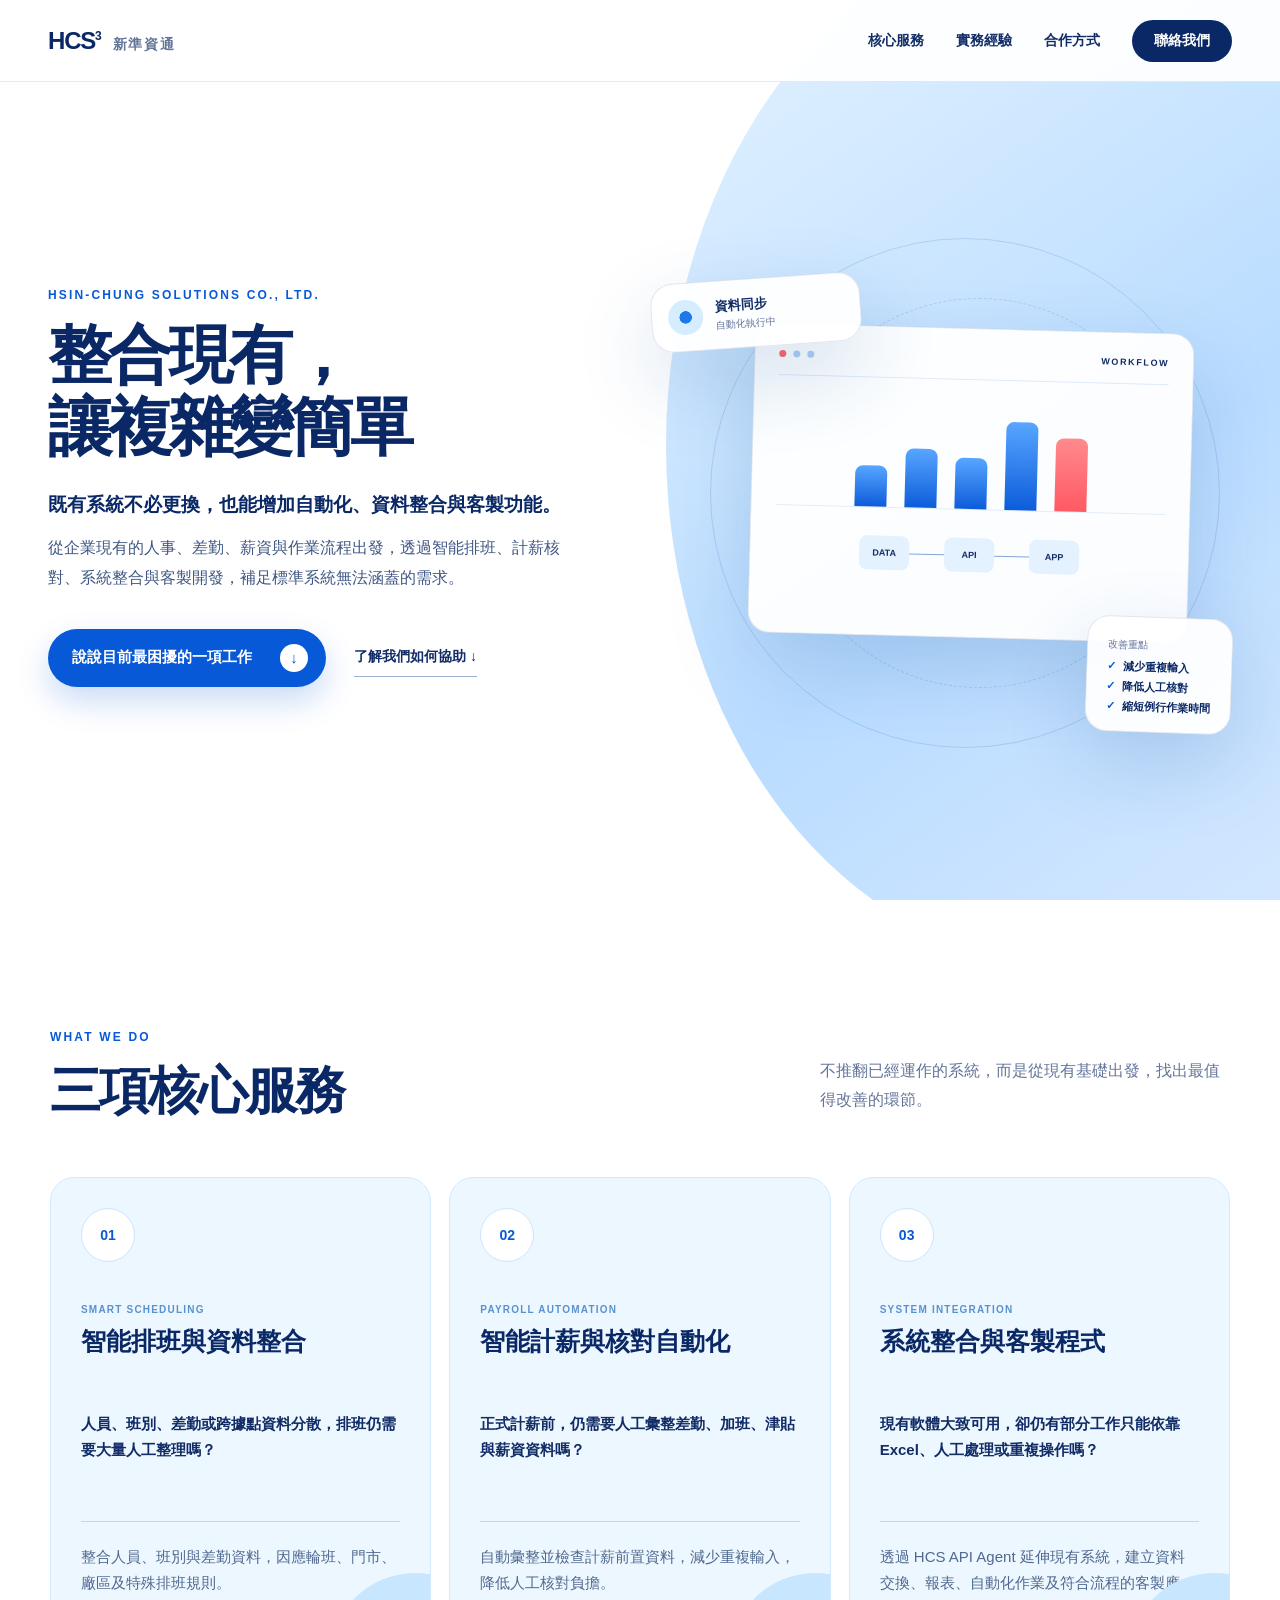
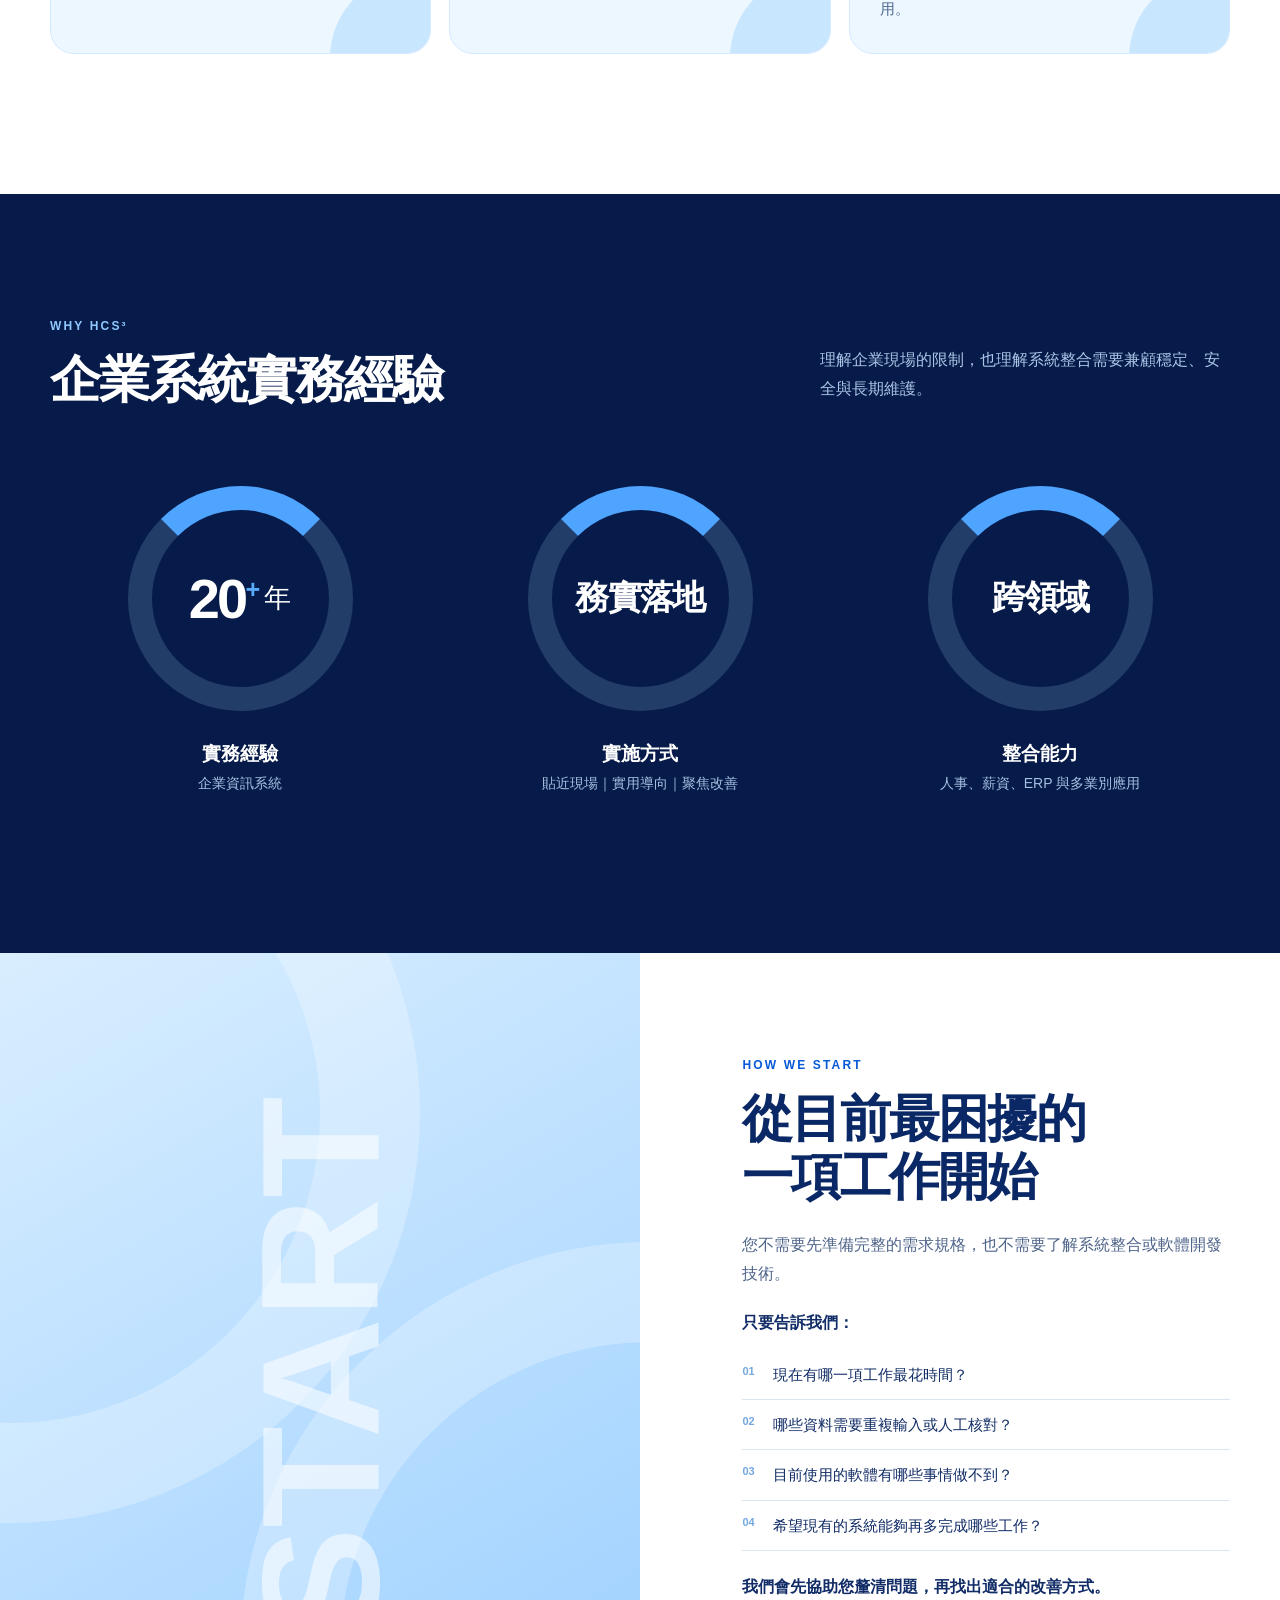
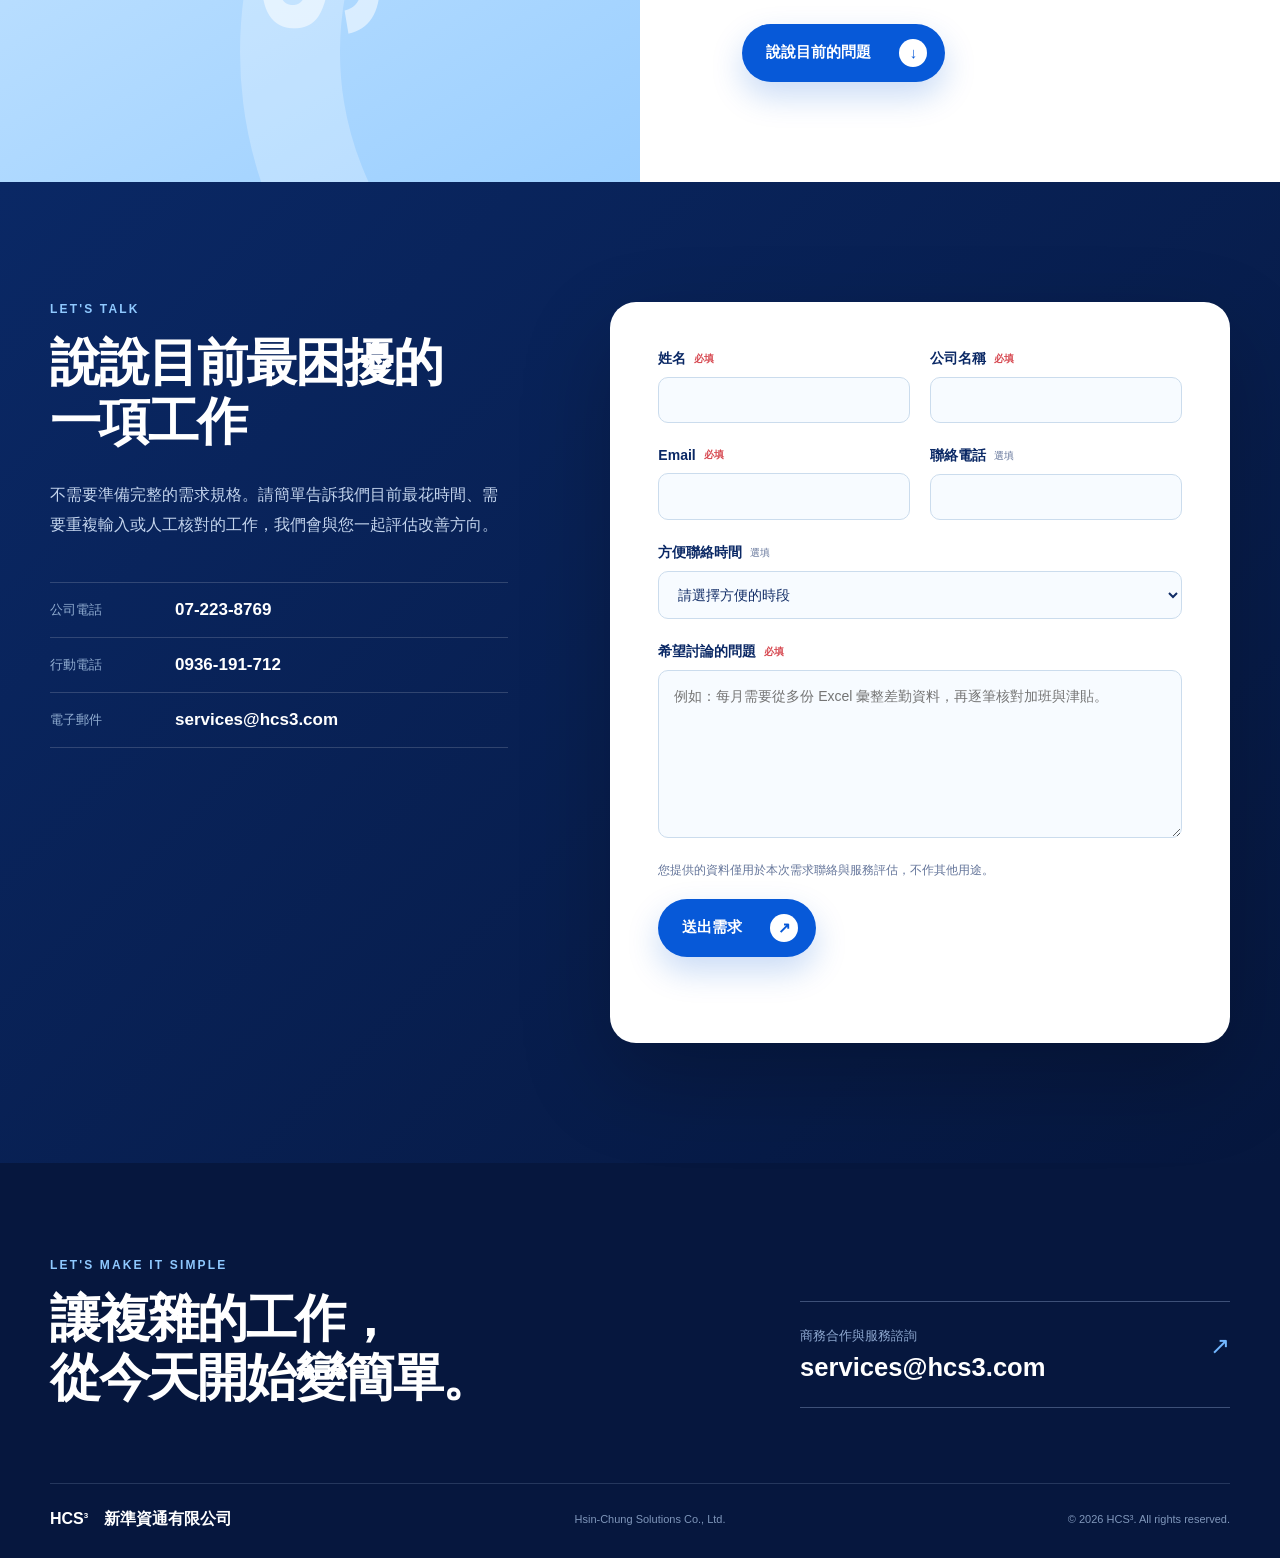
==== commit 1afd6297: "調整務實落地區塊文案" ====
--- a/index.html
+++ b/index.html
@@ -114,8 +114,8 @@
         </article>
         <article class="metric">
           <div class="metric-ring text-ring"><strong>務實落地</strong></div>
-          <h3>改善方式</h3>
-          <p>從一項高耗時工作開始</p>
+          <h3>實施方式</h3>
+          <p>貼近現場｜實用導向｜聚焦改善</p>
         </article>
         <article class="metric">
           <div class="metric-ring text-ring"><strong>跨領域</strong></div>
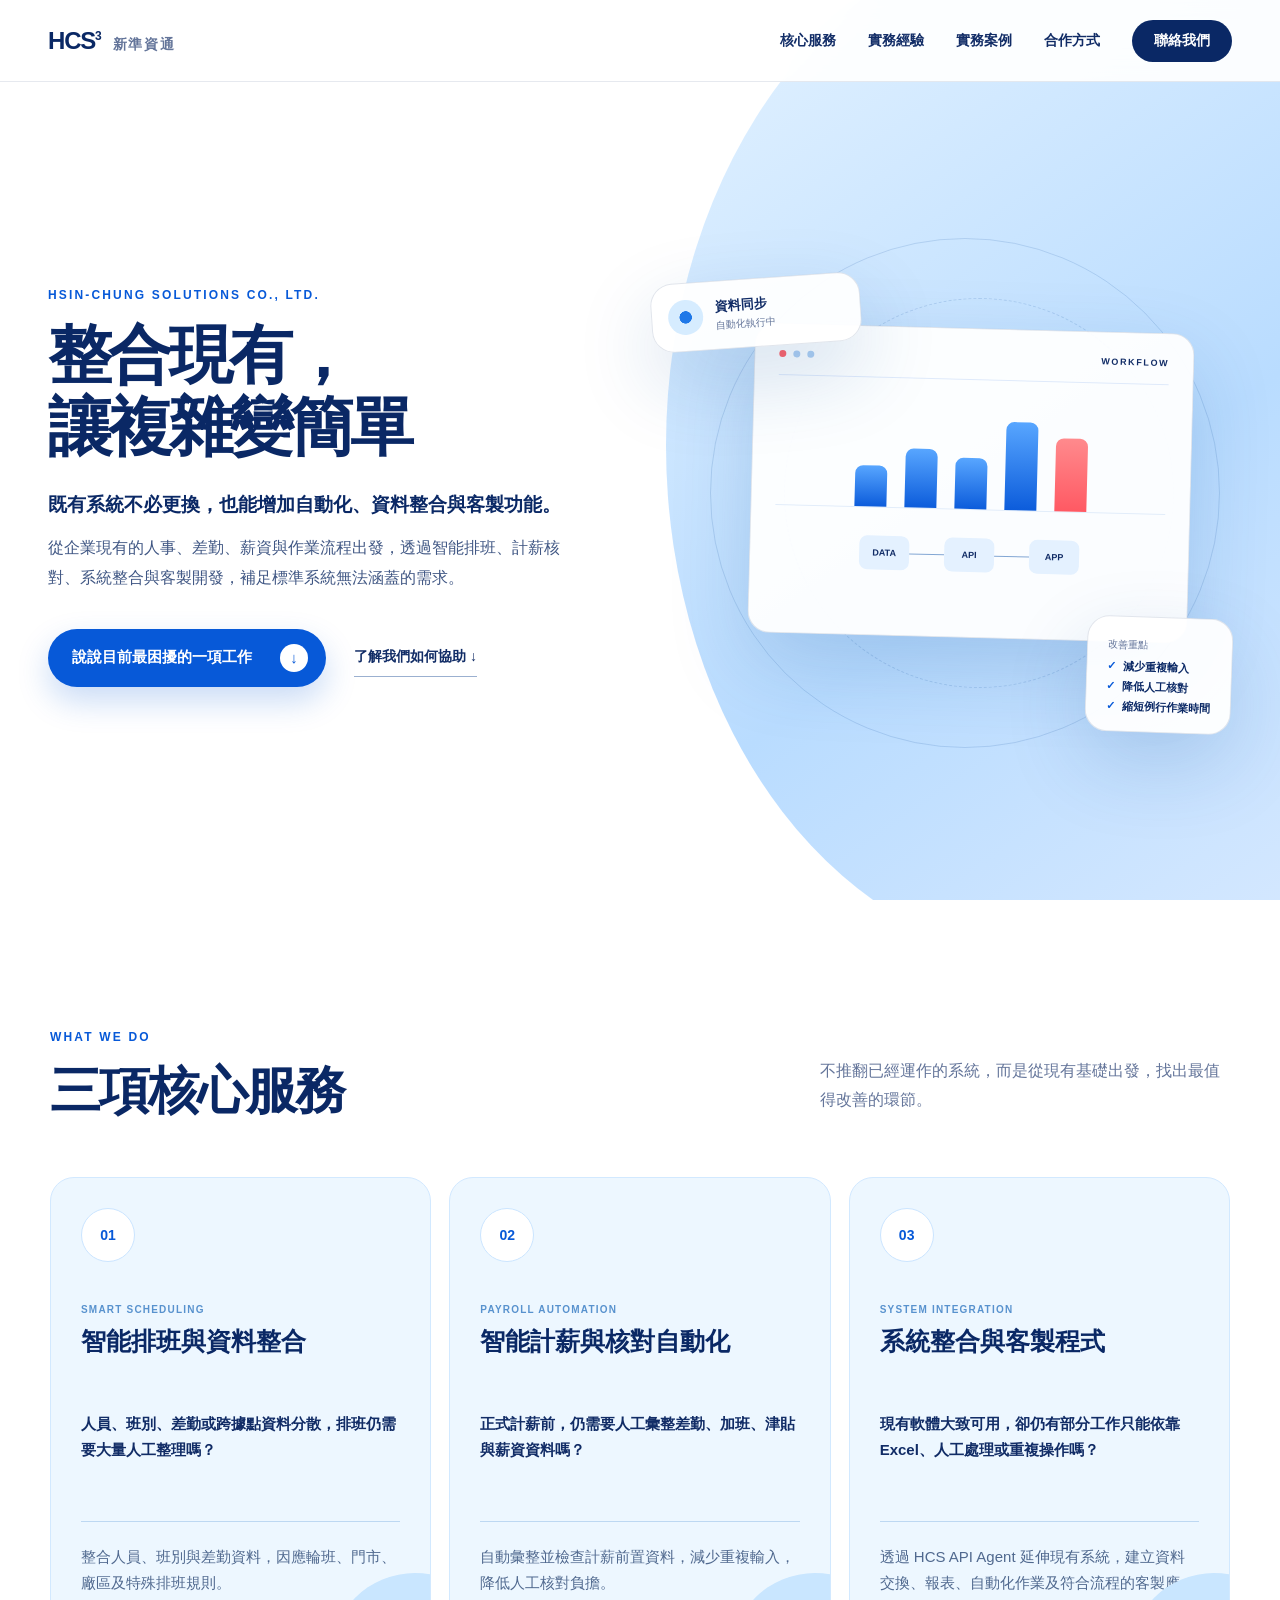
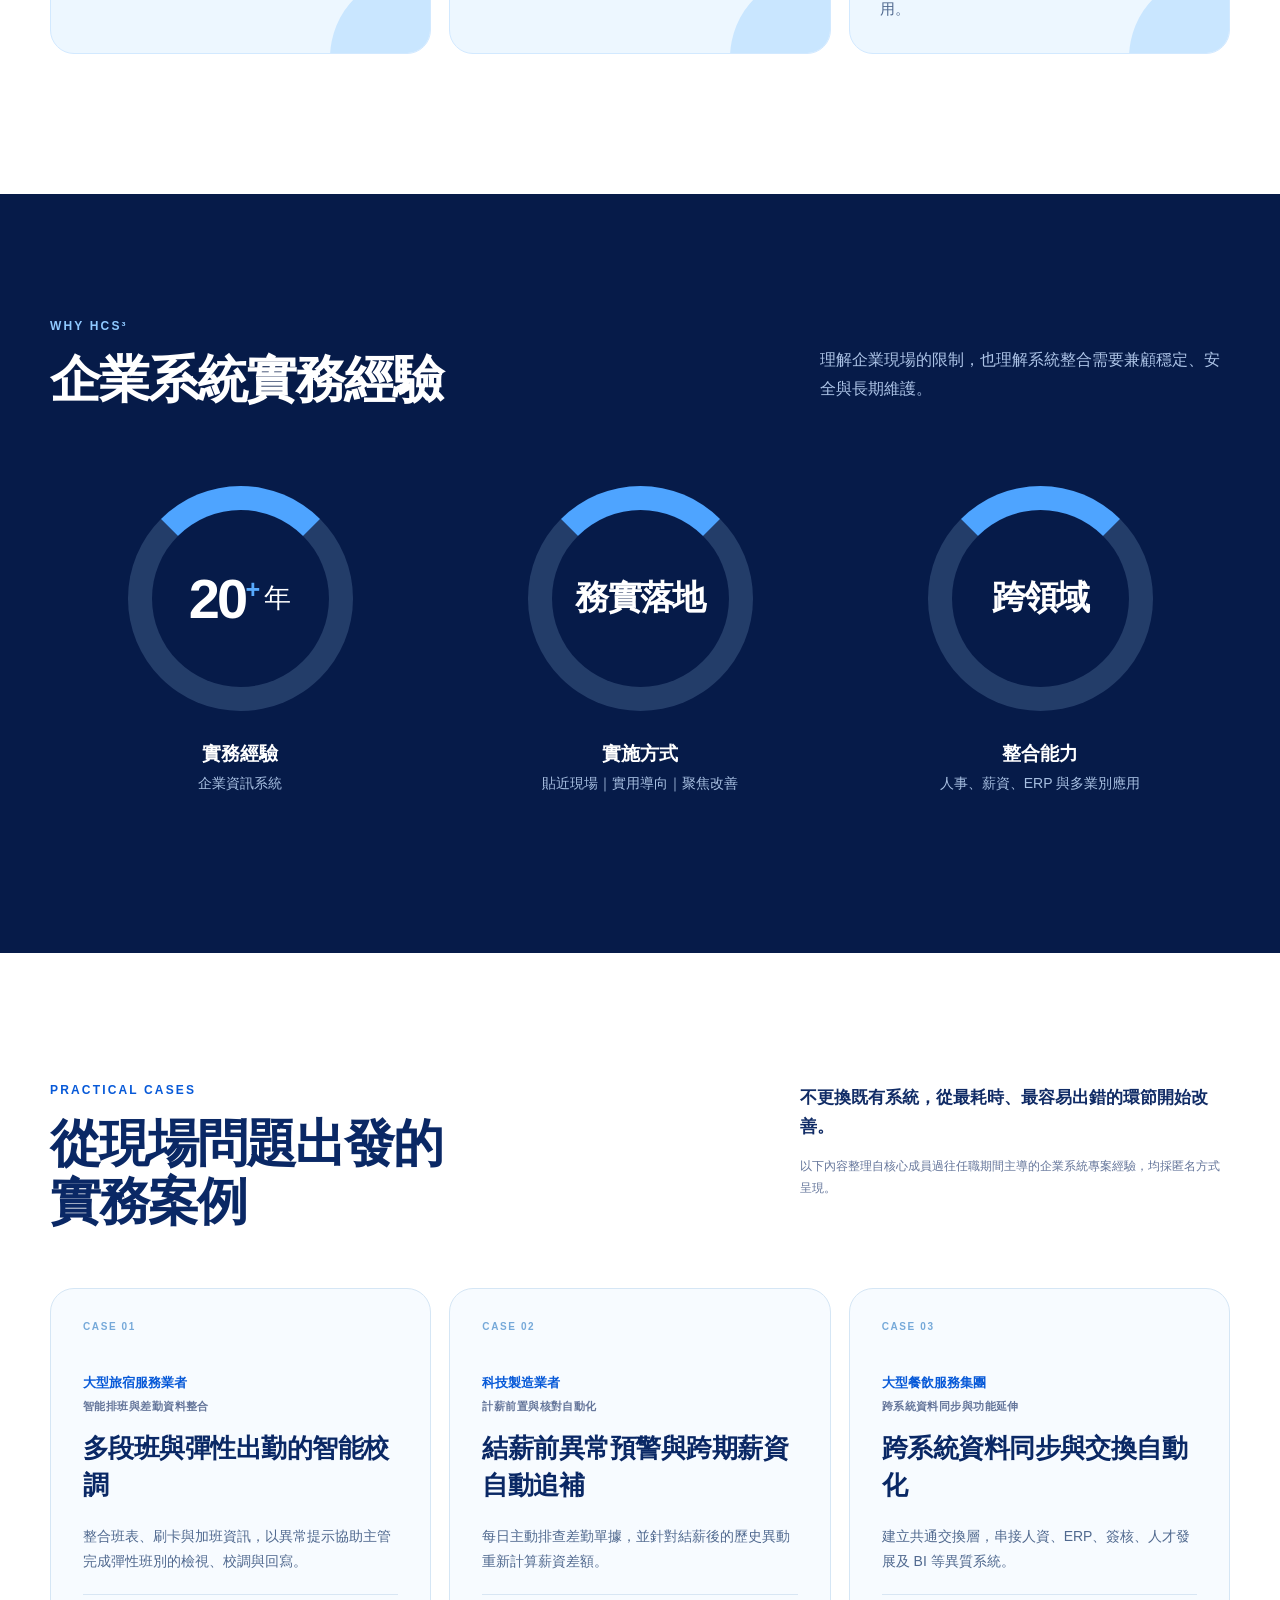
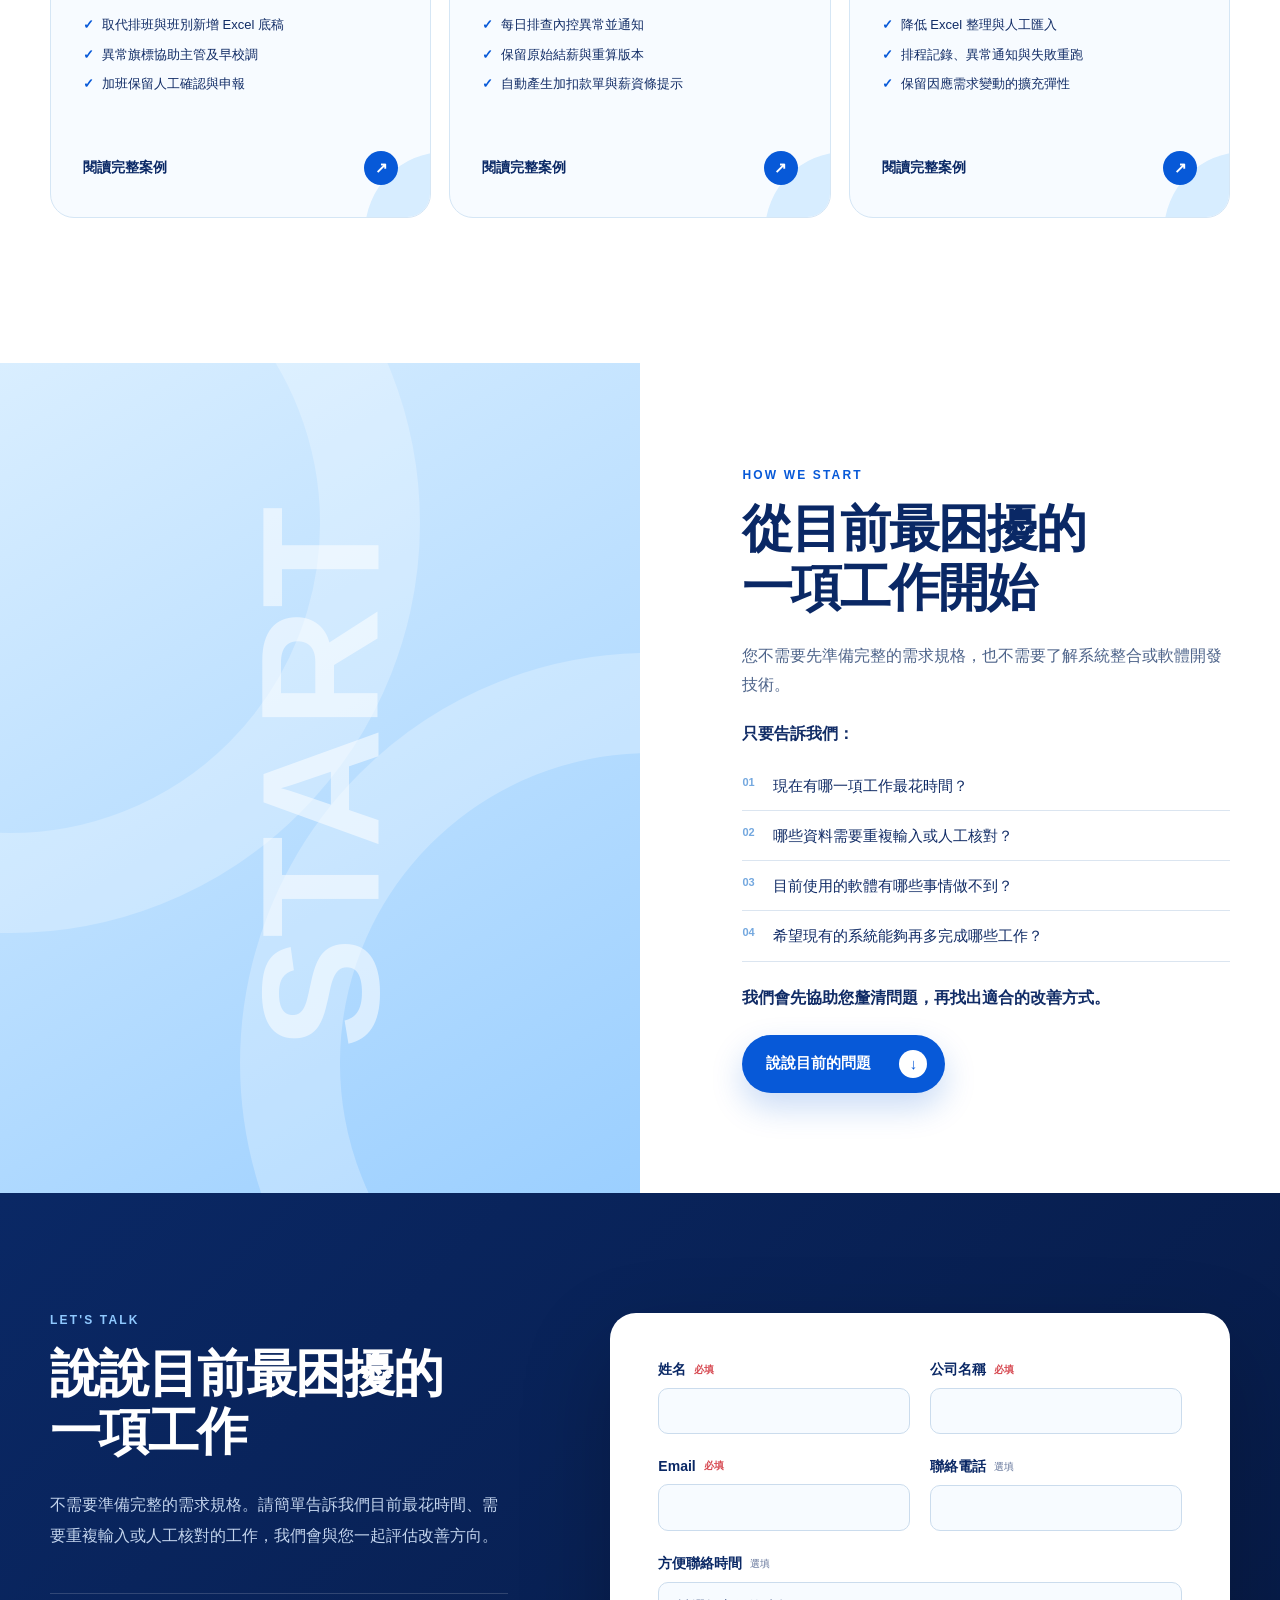
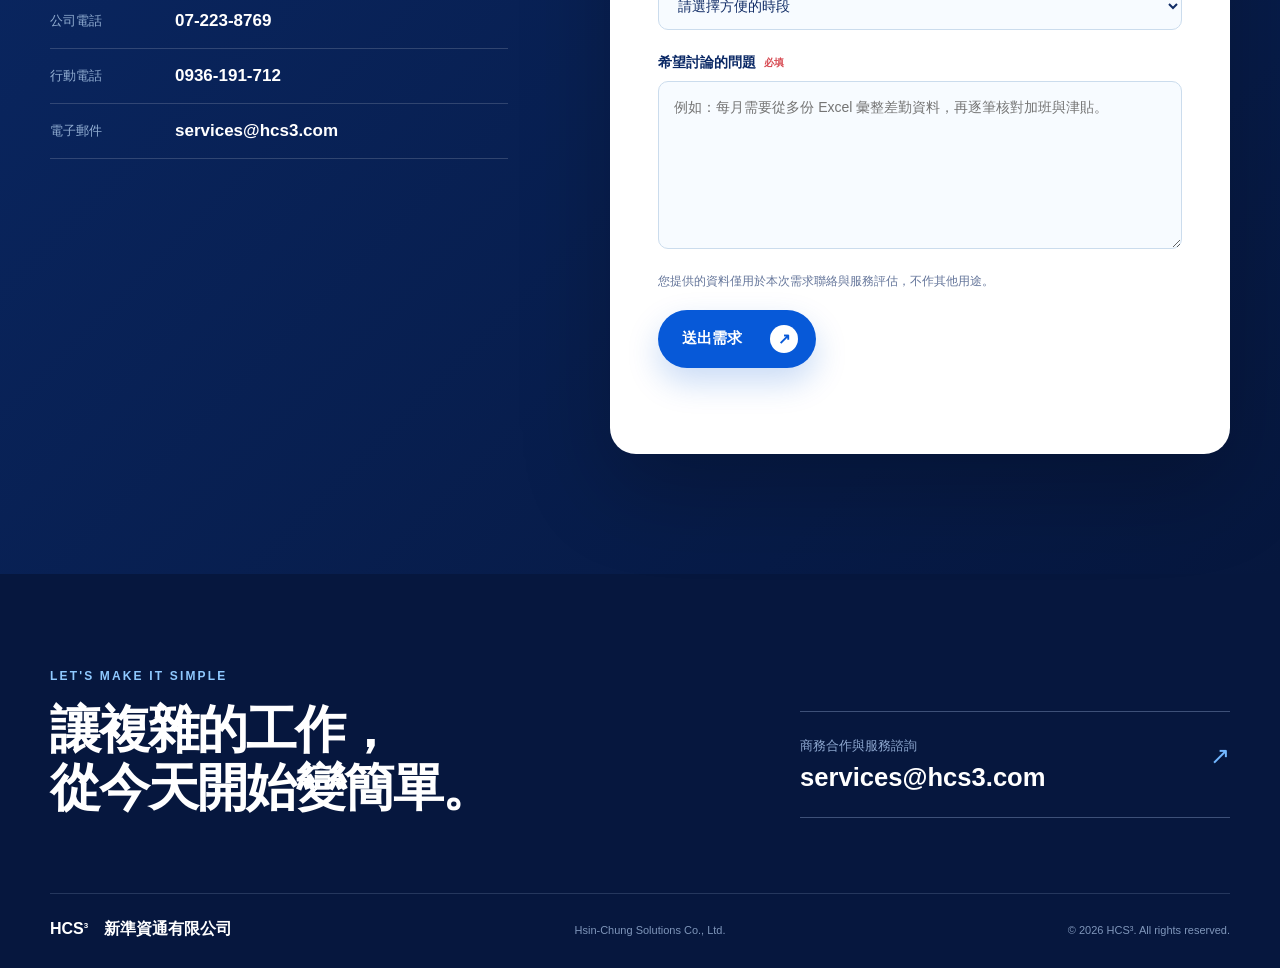
==== commit ea7b6338: "新增實務案例頁與 SEO 基礎設定" ====
--- a/index.html
+++ b/index.html
@@ -5,9 +5,98 @@
   <meta name="viewport" content="width=device-width, initial-scale=1">
   <meta name="description" content="HCS³ 新準資通從企業既有系統與流程出發，提供智能排班、智能計薪、系統整合與客製程式服務。">
   <meta name="theme-color" content="#0a2865">
+  <meta name="robots" content="index,follow,max-image-preview:large,max-snippet:-1,max-video-preview:-1">
+  <link rel="canonical" href="https://www.hcs3.com/">
+  <link rel="icon" href="assets/favicon.svg" type="image/svg+xml">
+  <meta property="og:type" content="website">
+  <meta property="og:locale" content="zh_TW">
+  <meta property="og:site_name" content="HCS³ 新準資通">
+  <meta property="og:title" content="HCS³ 新準資通｜整合現有，讓複雜變簡單">
+  <meta property="og:description" content="從企業既有系統與流程出發，提供智能排班、智能計薪、系統整合與客製程式服務。">
+  <meta property="og:url" content="https://www.hcs3.com/">
+  <meta property="og:image" content="https://www.hcs3.com/assets/hcs3-social-card.png">
+  <meta property="og:image:width" content="1200">
+  <meta property="og:image:height" content="630">
+  <meta property="og:image:alt" content="HCS³ 新準資通｜整合現有，讓複雜變簡單">
+  <meta name="twitter:card" content="summary_large_image">
+  <meta name="twitter:title" content="HCS³ 新準資通｜整合現有，讓複雜變簡單">
+  <meta name="twitter:description" content="從企業既有系統與流程出發，提供智能排班、智能計薪、系統整合與客製程式服務。">
+  <meta name="twitter:image" content="https://www.hcs3.com/assets/hcs3-social-card.png">
+  <meta name="twitter:image:alt" content="HCS³ 新準資通｜整合現有，讓複雜變簡單">
   <title>HCS³ 新準資通｜整合現有，讓複雜變簡單</title>
-  <link rel="stylesheet" href="styles.css">
-  <script src="script.js" defer></script>
+  <script type="application/ld+json">
+  {
+    "@context": "https://schema.org",
+    "@graph": [
+      {
+        "@type": "Organization",
+        "@id": "https://www.hcs3.com/#organization",
+        "name": "新準資通有限公司",
+        "alternateName": ["HCS³", "HCS3", "新準資通"],
+        "url": "https://www.hcs3.com/",
+        "logo": {
+          "@type": "ImageObject",
+          "url": "https://www.hcs3.com/assets/favicon.svg",
+          "width": 512,
+          "height": 512
+        },
+        "email": "services@hcs3.com",
+        "telephone": "+886-7-223-8769",
+        "areaServed": "TW",
+        "description": "從企業既有系統與流程出發，提供智能排班、智能計薪、系統整合與客製程式服務。",
+        "contactPoint": {
+          "@type": "ContactPoint",
+          "contactType": "business inquiries",
+          "telephone": "+886-7-223-8769",
+          "email": "services@hcs3.com",
+          "areaServed": "TW",
+          "availableLanguage": "zh-Hant"
+        },
+        "hasOfferCatalog": {
+          "@type": "OfferCatalog",
+          "name": "企業系統改善服務",
+          "itemListElement": [
+            {
+              "@type": "Offer",
+              "itemOffered": {
+                "@type": "Service",
+                "name": "智能排班與資料整合",
+                "description": "整合人員、班別與差勤資料，因應輪班、門市、廠區及特殊排班規則。"
+              }
+            },
+            {
+              "@type": "Offer",
+              "itemOffered": {
+                "@type": "Service",
+                "name": "智能計薪與核對自動化",
+                "description": "自動彙整並檢查計薪前置資料，減少重複輸入與人工核對。"
+              }
+            },
+            {
+              "@type": "Offer",
+              "itemOffered": {
+                "@type": "Service",
+                "name": "系統整合與客製程式",
+                "description": "透過 HCS API Agent 延伸既有系統，建立資料交換、自動化作業與客製應用。"
+              }
+            }
+          ]
+        }
+      },
+      {
+        "@type": "WebSite",
+        "@id": "https://www.hcs3.com/#website",
+        "url": "https://www.hcs3.com/",
+        "name": "HCS³ 新準資通",
+        "alternateName": ["HCS3", "新準資通"],
+        "inLanguage": "zh-Hant-TW",
+        "publisher": { "@id": "https://www.hcs3.com/#organization" }
+      }
+    ]
+  }
+  </script>
+  <link rel="stylesheet" href="styles.css?v=20260825-1">
+  <script src="script.js?v=20260825-1" defer></script>
 </head>
 <body>
   <header class="site-header" id="site-header">
@@ -23,6 +112,7 @@
     <nav class="main-nav" id="main-nav" aria-label="主要導覽">
       <a href="#services">核心服務</a>
       <a href="#experience">實務經驗</a>
+      <a href="#cases">實務案例</a>
       <a href="#approach">合作方式</a>
       <a class="nav-cta" href="#contact">聯絡我們</a>
     </nav>
@@ -122,6 +212,63 @@
           <h3>整合能力</h3>
           <p>人事、薪資、ERP 與多業別應用</p>
         </article>
+      </div>
+    </section>
+
+    <section class="section cases" id="cases">
+      <div class="section-heading cases-heading">
+        <div>
+          <p class="eyebrow">PRACTICAL CASES</p>
+          <h2>從現場問題出發的<br>實務案例</h2>
+        </div>
+        <div class="cases-intro">
+          <p>不更換既有系統，從最耗時、最容易出錯的環節開始改善。</p>
+          <small>以下內容整理自核心成員過往任職期間主導的企業系統專案經驗，均採匿名方式呈現。</small>
+        </div>
+      </div>
+
+      <div class="case-grid">
+        <a class="case-card" href="cases/scheduling-attendance.html">
+          <span class="case-number">CASE 01</span>
+          <p class="case-industry">大型旅宿服務業者</p>
+          <p class="case-category">智能排班與差勤資料整合</p>
+          <h3>多段班與彈性出勤的智能校調</h3>
+          <p>整合班表、刷卡與加班資訊，以異常提示協助主管完成彈性班別的檢視、校調與回寫。</p>
+          <ul>
+            <li>取代排班與班別新增 Excel 底稿</li>
+            <li>異常旗標協助主管及早校調</li>
+            <li>加班保留人工確認與申報</li>
+          </ul>
+          <span class="case-link">閱讀完整案例 <b aria-hidden="true">↗</b></span>
+        </a>
+
+        <a class="case-card" href="cases/payroll-reconciliation.html">
+          <span class="case-number">CASE 02</span>
+          <p class="case-industry">科技製造業者</p>
+          <p class="case-category">計薪前置與核對自動化</p>
+          <h3>結薪前異常預警與跨期薪資自動追補</h3>
+          <p>每日主動排查差勤單據，並針對結薪後的歷史異動重新計算薪資差額。</p>
+          <ul>
+            <li>每日排查內控異常並通知</li>
+            <li>保留原始結薪與重算版本</li>
+            <li>自動產生加扣款單與薪資條提示</li>
+          </ul>
+          <span class="case-link">閱讀完整案例 <b aria-hidden="true">↗</b></span>
+        </a>
+
+        <a class="case-card" href="cases/system-integration.html">
+          <span class="case-number">CASE 03</span>
+          <p class="case-industry">大型餐飲服務集團</p>
+          <p class="case-category">跨系統資料同步與功能延伸</p>
+          <h3>跨系統資料同步與交換自動化</h3>
+          <p>建立共通交換層，串接人資、ERP、簽核、人才發展及 BI 等異質系統。</p>
+          <ul>
+            <li>降低 Excel 整理與人工匯入</li>
+            <li>排程記錄、異常通知與失敗重跑</li>
+            <li>保留因應需求變動的擴充彈性</li>
+          </ul>
+          <span class="case-link">閱讀完整案例 <b aria-hidden="true">↗</b></span>
+        </a>
       </div>
     </section>
 
--- a/styles.css
+++ b/styles.css
@@ -29,6 +29,7 @@
   position: fixed;
   z-index: 20;
   inset: 0 0 auto;
+  width: 100%;
   height: 82px;
   padding-inline: max(48px, calc((100vw - 1320px) / 2));
   display: flex;
@@ -124,6 +125,79 @@
 .metric-ring strong { font-size: 56px; letter-spacing: -.05em; }.metric-ring strong sup { color: #58aafd; font-size: .45em; }.metric-ring span { margin-left: 7px; font-size: 27px; }
 .metric-ring.text-ring strong { font-size: 34px; }
 .metric h3 { margin: 0 0 8px; font-size: 19px; }.metric p { margin: 0; color: #a8c0e2; font-size: 14px; }
+
+.cases { padding-block: 130px 145px; }
+.cases-heading { align-items: start; }
+.cases-intro { max-width: 430px; }
+.cases-intro p { margin: 0 0 14px; color: var(--ink); font-size: 17px; font-weight: 700; line-height: 1.75; }
+.cases-intro small { display: block; color: var(--muted); font-size: 12px; line-height: 1.8; }
+.case-grid { display: grid; grid-template-columns: repeat(3, 1fr); gap: 18px; }
+.case-card { min-height: 530px; padding: 32px; position: relative; display: flex; flex-direction: column; overflow: hidden; background: #f7fbff; border: 1px solid #d5e6f5; border-radius: 24px; transition: transform .25s ease, border-color .25s ease, box-shadow .25s ease; }
+.case-card::after { content: ""; position: absolute; width: 160px; height: 160px; right: -95px; bottom: -95px; background: #d7edff; border-radius: 50%; transition: transform .25s ease; }
+.case-card:hover { transform: translateY(-6px); border-color: #9ec9f2; box-shadow: 0 24px 60px rgba(20,75,135,.12); }
+.case-card:hover::after { transform: scale(1.18); }
+.case-number { margin-bottom: 42px; color: #76a9d9; font-size: 10px; font-weight: 800; letter-spacing: .16em; }
+.case-industry { margin: 0 0 7px; color: var(--blue); font-size: 13px; font-weight: 800; }
+.case-category { margin: 0 0 16px; color: var(--muted); font-size: 11px; font-weight: 700; letter-spacing: .04em; }
+.case-card h3 { margin: 0; color: var(--navy); font-size: 26px; line-height: 1.42; letter-spacing: -.02em; }
+.case-card > p:not(.case-industry):not(.case-category) { margin: 20px 0; color: #50698f; font-size: 14px; line-height: 1.8; }
+.case-card ul { margin: 0 0 28px; padding: 20px 0 0; display: grid; gap: 9px; list-style: none; border-top: 1px solid #d8e6f4; color: var(--ink); font-size: 13px; line-height: 1.55; }
+.case-card li::before { content: "✓"; margin-right: 8px; color: var(--blue); font-weight: 800; }
+.case-link { z-index: 1; margin-top: auto; display: flex; align-items: center; justify-content: space-between; color: var(--navy); font-size: 14px; font-weight: 800; }
+.case-link b { width: 34px; height: 34px; display: grid; place-items: center; color: white; background: var(--blue); border-radius: 50%; font-size: 15px; }
+
+/* Case study pages */
+.case-page { overflow-x: clip; background: #fff; }
+.case-page .main-nav a[aria-current="page"] { color: var(--blue); }
+.case-hero { padding: 146px 0 88px; position: relative; overflow: hidden; background: linear-gradient(145deg, #f7fbff 0 58%, #d9edff 58% 100%); }
+.case-hero::after { content: ""; position: absolute; width: 430px; height: 430px; right: -170px; top: 15px; border: 70px solid rgba(255,255,255,.42); border-radius: 50%; }
+.breadcrumb { margin-bottom: 55px; display: flex; flex-wrap: wrap; gap: 9px; color: var(--muted); font-size: 12px; }
+.breadcrumb a { color: var(--blue); }
+.case-hero-grid { position: relative; z-index: 1; display: grid; grid-template-columns: minmax(0, 1.45fr) minmax(270px, .55fr); gap: clamp(55px, 8vw, 105px); align-items: end; }
+.case-hero-grid > * { min-width: 0; }
+.case-hero .eyebrow { margin-bottom: 13px; }
+.case-hero-industry { margin: 0 0 15px; color: var(--muted); font-size: 14px; font-weight: 750; }
+.case-hero h1 { max-width: 800px; margin: 0; color: var(--navy); font-size: clamp(44px, 5vw, 70px); line-height: 1.15; letter-spacing: -.045em; font-weight: 650; }
+.case-summary { max-width: 800px; margin: 28px 0 0; color: #405784; font-size: clamp(17px, 1.5vw, 21px); line-height: 1.85; }
+.case-hero h1, .case-summary, .case-facts dd { overflow-wrap: anywhere; }
+.case-facts { margin: 0; padding: 8px 0; border-block: 1px solid rgba(10,40,101,.18); }
+.case-facts div { padding: 17px 0; display: grid; grid-template-columns: 90px 1fr; gap: 15px; border-bottom: 1px solid rgba(10,40,101,.12); }
+.case-facts div:last-child { border-bottom: 0; }
+.case-facts dt { color: var(--muted); font-size: 11px; }
+.case-facts dd { margin: 0; color: var(--navy); font-size: 13px; font-weight: 750; line-height: 1.55; }
+.case-disclosure { margin: 28px 0 0; padding-left: 15px; color: var(--muted); border-left: 3px solid #78b7ee; font-size: 12px; line-height: 1.75; }
+
+.case-layout { padding-block: 105px 120px; display: grid; grid-template-columns: minmax(0, 1fr) 280px; gap: clamp(65px, 9vw, 120px); align-items: start; }
+.case-content { min-width: 0; }
+.case-section { padding-bottom: 72px; }
+.case-section + .case-section { padding-top: 5px; border-top: 1px solid #dce7f2; }
+.case-section-number { margin: 0 0 12px; color: #78a8d7; font-size: 11px; font-weight: 800; letter-spacing: .14em; }
+.case-section h2 { margin: 0 0 26px; color: var(--navy); font-size: clamp(31px, 3vw, 44px); line-height: 1.25; letter-spacing: -.035em; }
+.case-section h3 { margin: 34px 0 12px; color: var(--navy); font-size: 21px; line-height: 1.45; }
+.case-section p { margin: 0 0 20px; color: #405784; font-size: 16px; line-height: 1.95; }
+.case-section ul { margin: 24px 0; padding: 0; display: grid; gap: 12px; list-style: none; }
+.case-section li { padding-left: 25px; position: relative; color: #405784; font-size: 15px; line-height: 1.75; }
+.case-section li::before { content: ""; position: absolute; width: 7px; height: 7px; left: 2px; top: .65em; background: var(--blue); border-radius: 50%; }
+.case-callout { margin: 32px 0; padding: 28px 30px; color: var(--navy); background: var(--pale); border: 1px solid #cfe5fa; border-radius: 18px; font-size: 17px; font-weight: 700; line-height: 1.8; }
+.case-points { margin-top: 30px; display: grid; grid-template-columns: repeat(2, 1fr); gap: 14px; }
+.case-point { padding: 24px; background: #f7fbff; border: 1px solid #d9e8f5; border-radius: 16px; }
+.case-point strong { display: block; margin-bottom: 8px; color: var(--navy); font-size: 16px; }
+.case-point span { color: #50698f; font-size: 13px; line-height: 1.7; }
+.case-sidebar { position: sticky; top: 112px; }
+.case-sidebar-card { padding: 26px; background: var(--navy-dark); border-radius: 20px; color: white; }
+.case-sidebar-card > p { margin: 0 0 18px; color: #7fbbf6; font-size: 10px; font-weight: 800; letter-spacing: .15em; }
+.case-sidebar nav { display: grid; margin-bottom: 22px; }
+.case-sidebar nav a { padding: 12px 0; color: #c3d4ed; border-bottom: 1px solid rgba(255,255,255,.13); font-size: 13px; line-height: 1.5; }
+.case-sidebar .button { width: 100%; justify-content: space-between; box-shadow: none; }
+.case-navigation { padding-top: 42px; display: grid; grid-template-columns: 1fr 1fr; gap: 14px; border-top: 1px solid #dce7f2; }
+.case-navigation a { padding: 20px; display: grid; gap: 6px; background: #f7fbff; border: 1px solid #d9e8f5; border-radius: 15px; transition: .2s ease; }
+.case-navigation a:hover { border-color: #9ec9f2; transform: translateY(-2px); }
+.case-navigation small { color: var(--muted); font-size: 10px; }
+.case-navigation strong { color: var(--navy); font-size: 14px; line-height: 1.5; }
+.case-cta { padding-block: 95px; color: white; text-align: center; background: linear-gradient(135deg, #0a2865, #06173e); }
+.case-cta h2 { margin-inline: auto; color: white; }
+.case-cta p { max-width: 660px; margin: 22px auto 30px; color: #c3d4ed; line-height: 1.85; }
+.case-cta .button { margin-inline: auto; }
 
 .approach { min-height: 760px; display: grid; grid-template-columns: 1fr 1fr; }
 .approach-visual { position: relative; overflow: hidden; display: grid; place-items: center; background: linear-gradient(150deg, #d9eeff, #9bcfff); }
@@ -166,6 +240,7 @@
 .form-trap { position: absolute; width: 1px; height: 1px; overflow: hidden; clip: rect(0 0 0 0); clip-path: inset(50%); white-space: nowrap; }
 
 footer { padding: 95px 0 28px; color: white; background: #06173e; }
+.case-page footer { padding-top: 28px; }
 .footer-main { padding-bottom: 75px; display: flex; align-items: end; justify-content: space-between; gap: 70px; }
 .footer-main h2 { color: white; }
 .email { min-width: 430px; padding: 25px 0; position: relative; display: grid; gap: 8px; border-block: 1px solid #3d5078; }
@@ -182,6 +257,8 @@
   .hero { height: auto; min-height: 900px; padding: 140px 7vw 90px; grid-template-columns: 1fr; gap: 30px; }.hero::before { width: 110vw; height: 50%; top: auto; right: -30vw; bottom: -4%; border-radius: 50% 50% 0 0; }.hero-visual { width: min(650px,100%); min-height: 420px; margin: auto; }
   .section { width: min(100% - 56px, 760px); }.section-heading, .experience-heading { display: block; }.section-heading > p, .experience-heading > p { margin-top: 20px; }
   .service-grid, .metric-grid { grid-template-columns: 1fr; }.service-card { min-height: auto; }.service-card h3, .question { min-height: 0; }
+  .case-grid { grid-template-columns: 1fr; }.case-card { min-height: auto; }.cases-intro { max-width: 680px; margin-top: 22px; }
+  .case-hero-grid { grid-template-columns: 1fr; gap: 45px; }.case-facts { max-width: 620px; }.case-layout { grid-template-columns: 1fr; }.case-sidebar { position: static; }.case-sidebar-card { display: grid; grid-template-columns: 1fr auto; gap: 20px; align-items: end; }.case-sidebar-card > p { grid-column: 1 / -1; }.case-sidebar nav { margin: 0; }.case-sidebar .button { width: auto; }
   .approach { grid-template-columns: 1fr; }.approach-visual { min-height: 340px; }.approach-copy { padding: 90px max(28px, calc((100vw - 760px) / 2)); }
   .contact-layout { grid-template-columns: 1fr; }.contact-copy > p:not(.eyebrow) { max-width: 680px; }
   .footer-main { flex-direction: column; align-items: stretch; }.email { min-width: 0; }
@@ -192,6 +269,8 @@
   .hero { min-height: 780px; padding: 112px 22px 70px; }.hero h1 { font-size: clamp(44px, 13vw, 60px); }.hero-lead { font-size: 16px; line-height: 1.75; }.hero-actions { align-items: flex-start; flex-direction: column; gap: 8px; margin-top: 28px; }
   .hero-visual { min-height: 350px; }.orbit-large { width: 320px; height: 320px; right: -20px; }.orbit-small { width: 245px; height: 245px; right: 20px; }.dashboard { width: 84%; height: 230px; right: 5%; padding: 17px; }.chart { height: 90px; gap: 10px; }.chart span { width: 22px; }.systems { margin-top: 18px; }.systems b { width: 40px; height: 28px; }.status-card { width: 170px; padding: 12px; top: 1%; }.benefits-card { right: 2px; bottom: 0; padding: 12px 14px; }.benefits-card ul { font-size: 10px; }
   .section { width: calc(100% - 40px); }.services, .experience { padding-block: 88px 95px; }.section-heading { margin-bottom: 34px; } h2 { font-size: 38px; }.service-card { padding: 25px 24px 30px; }.service-number { margin-bottom: 28px; }.service-card h3 { font-size: 23px; }
+  .cases { padding-block: 88px 95px; }.case-card { padding: 25px 24px 28px; }.case-number { margin-bottom: 30px; }.case-card h3 { font-size: 23px; }
+  .case-hero { padding: 112px 0 68px; background: linear-gradient(155deg, #f7fbff 0 76%, #d9edff 76% 100%); }.breadcrumb { margin-bottom: 38px; }.case-hero h1 { font-size: 42px; }.case-summary { font-size: 17px; }.case-facts div { grid-template-columns: 80px 1fr; }.case-layout { padding-block: 75px 90px; gap: 55px; }.case-section { padding-bottom: 55px; }.case-section h2 { font-size: 32px; }.case-section p { font-size: 15px; }.case-callout { padding: 23px 21px; font-size: 16px; }.case-points { grid-template-columns: 1fr; }.case-sidebar-card { display: block; }.case-sidebar-card > p { margin-bottom: 18px; }.case-sidebar nav { margin-bottom: 22px; }.case-sidebar .button { width: 100%; }.case-navigation { grid-template-columns: 1fr; }.case-cta { padding-block: 75px; }
   .metric-ring { width: 205px; height: 205px; }.approach-visual { min-height: 260px; }.approach-copy { padding: 80px 20px 90px; }
   .contact { padding-block: 85px; }.contact-layout { gap: 45px; }.contact-methods a { grid-template-columns: 95px 1fr; }.contact-methods strong { font-size: 15px; }.contact-form { padding: 26px 20px; border-radius: 20px; }.form-grid { grid-template-columns: 1fr; gap: 20px; }.form-full { grid-column: auto; }.form-submit { width: 100%; justify-content: space-between; }
   footer { padding-top: 78px; }.footer-main { padding-bottom: 58px; gap: 44px; }.email strong { font-size: 19px; }.footer-bottom { align-items: flex-start; flex-direction: column; gap: 10px; }
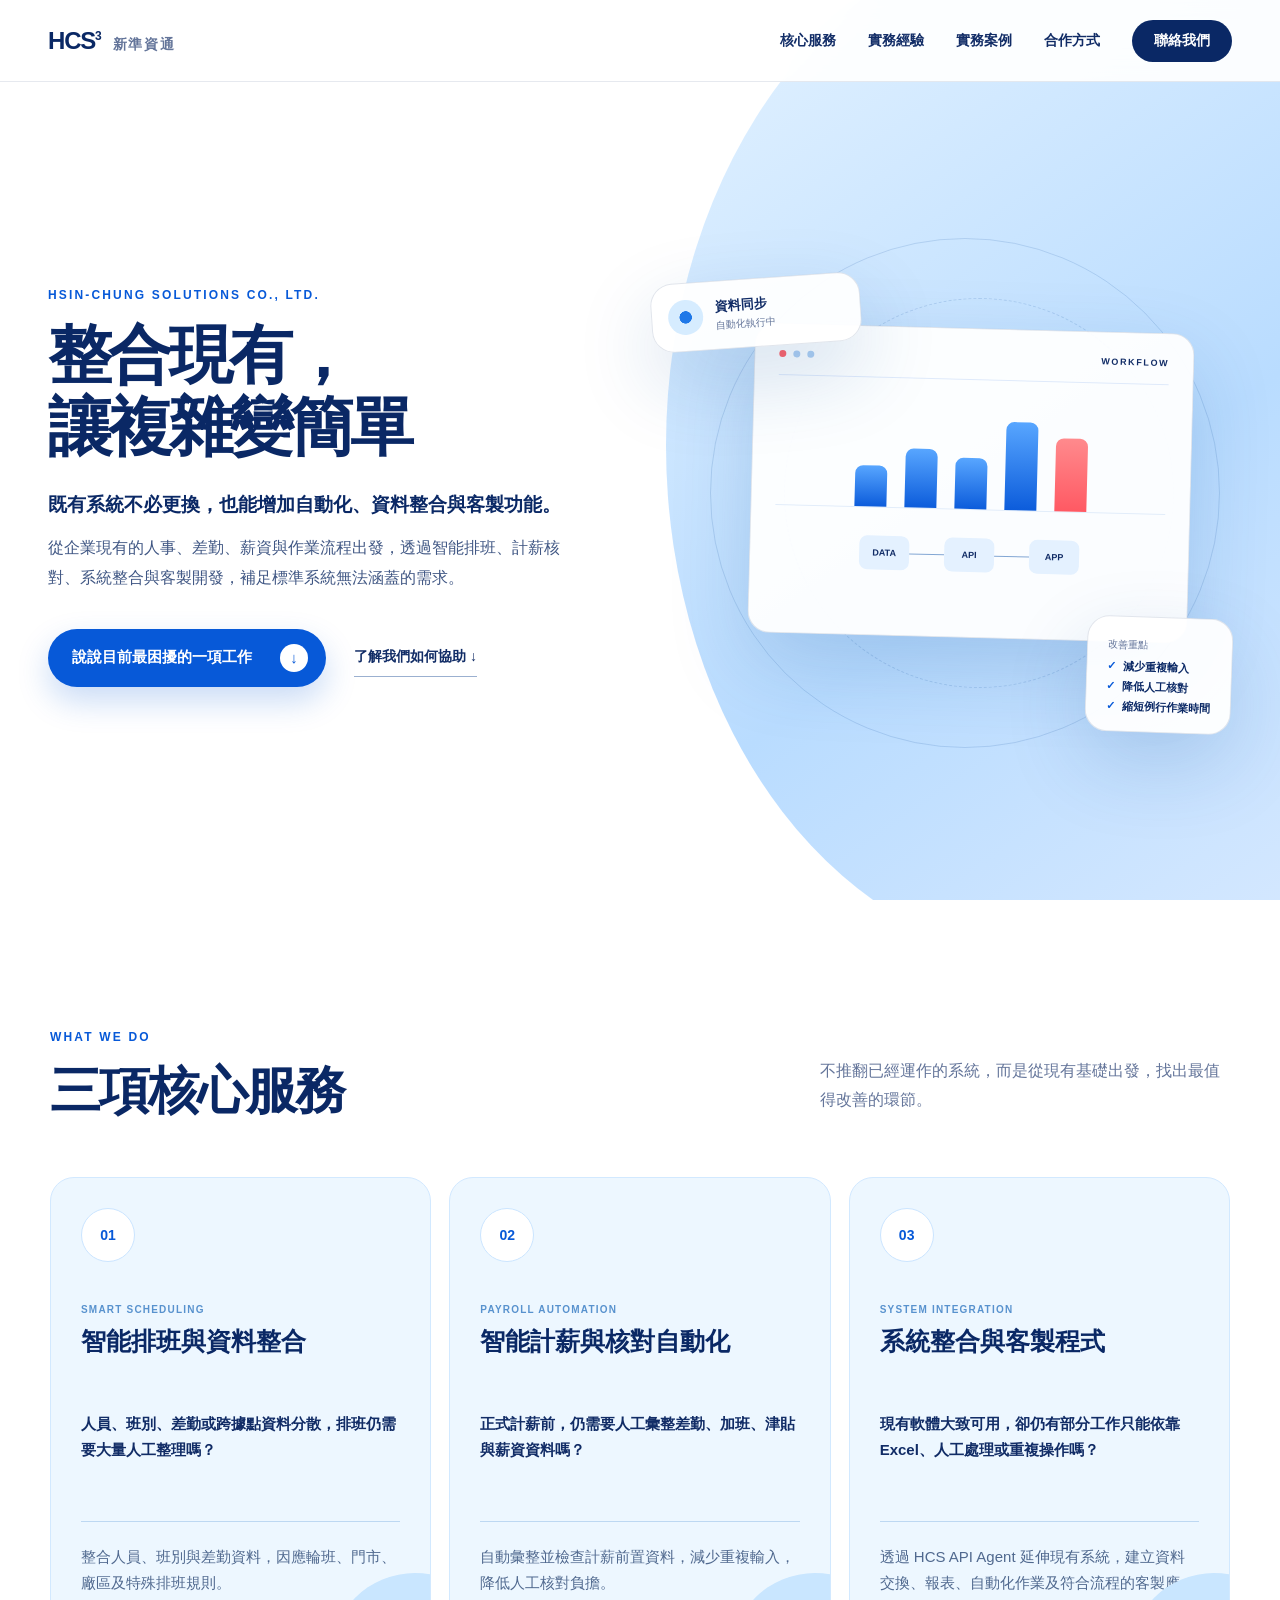
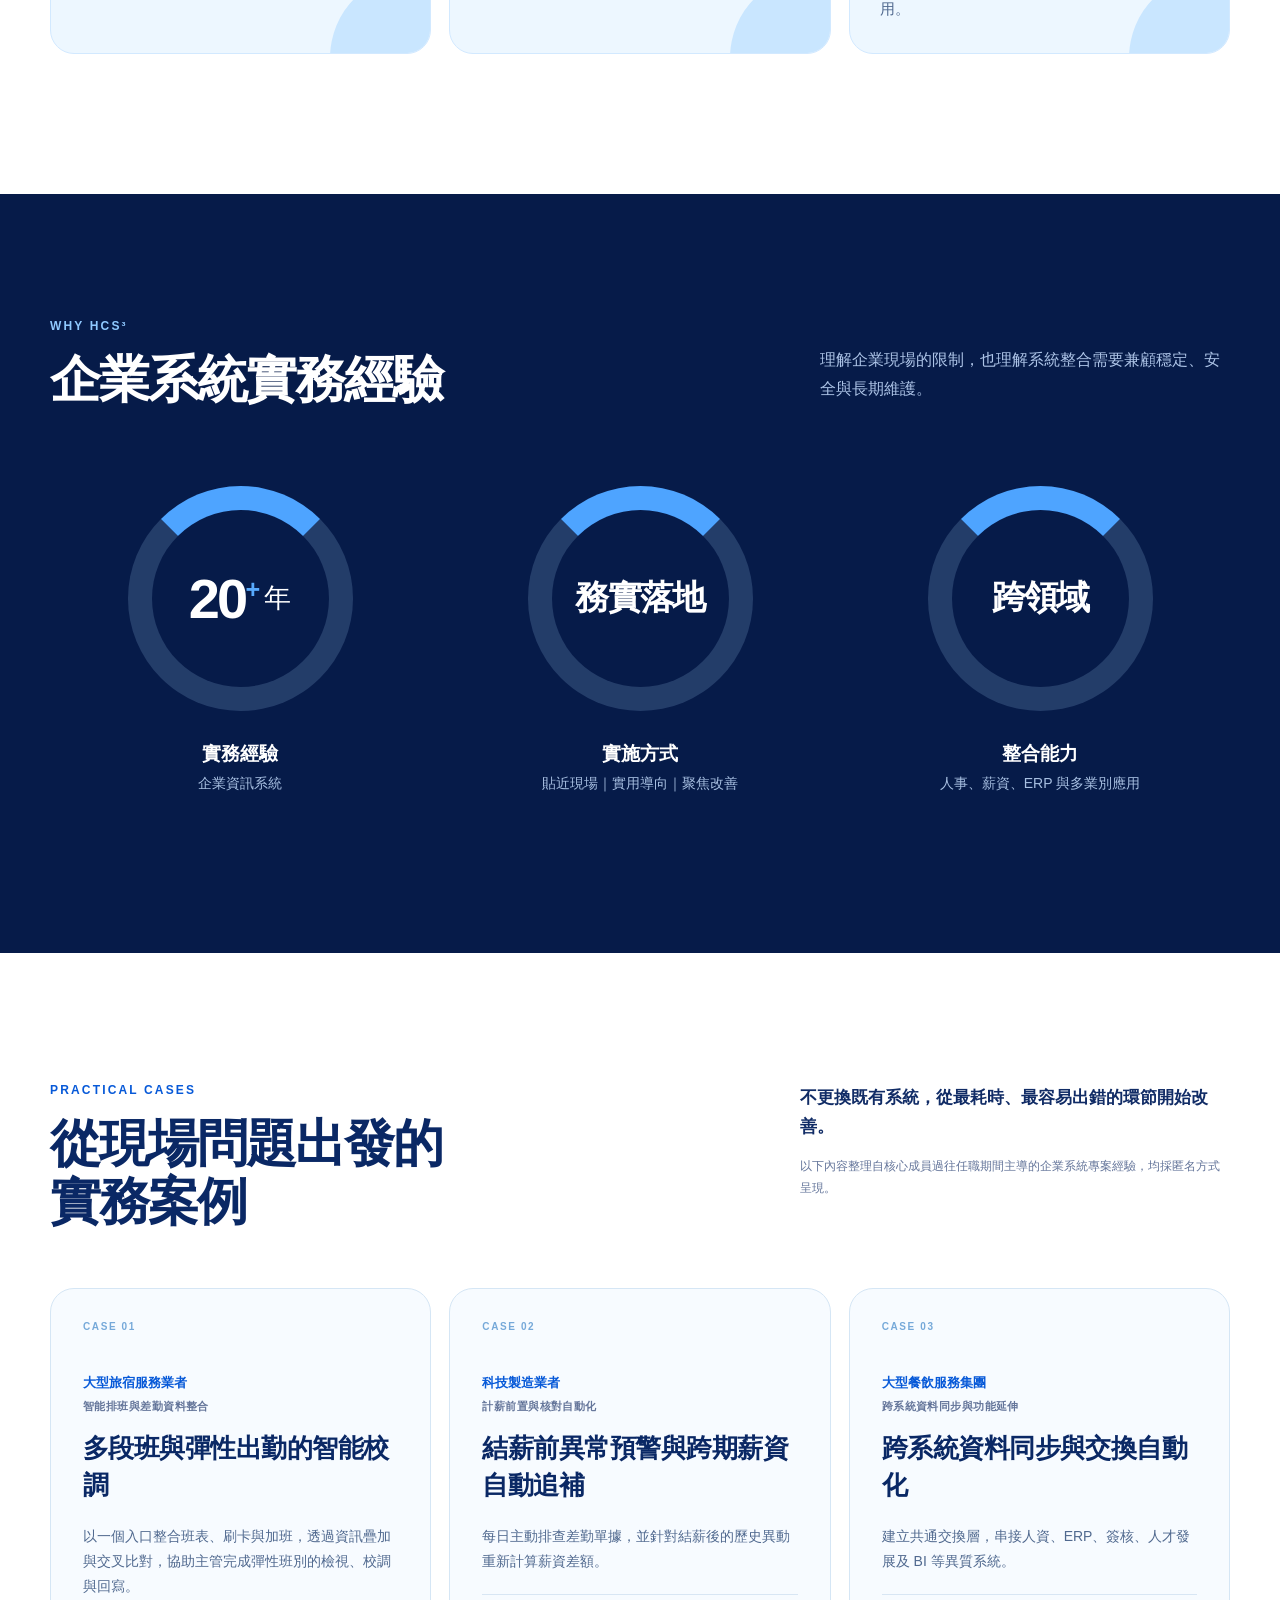
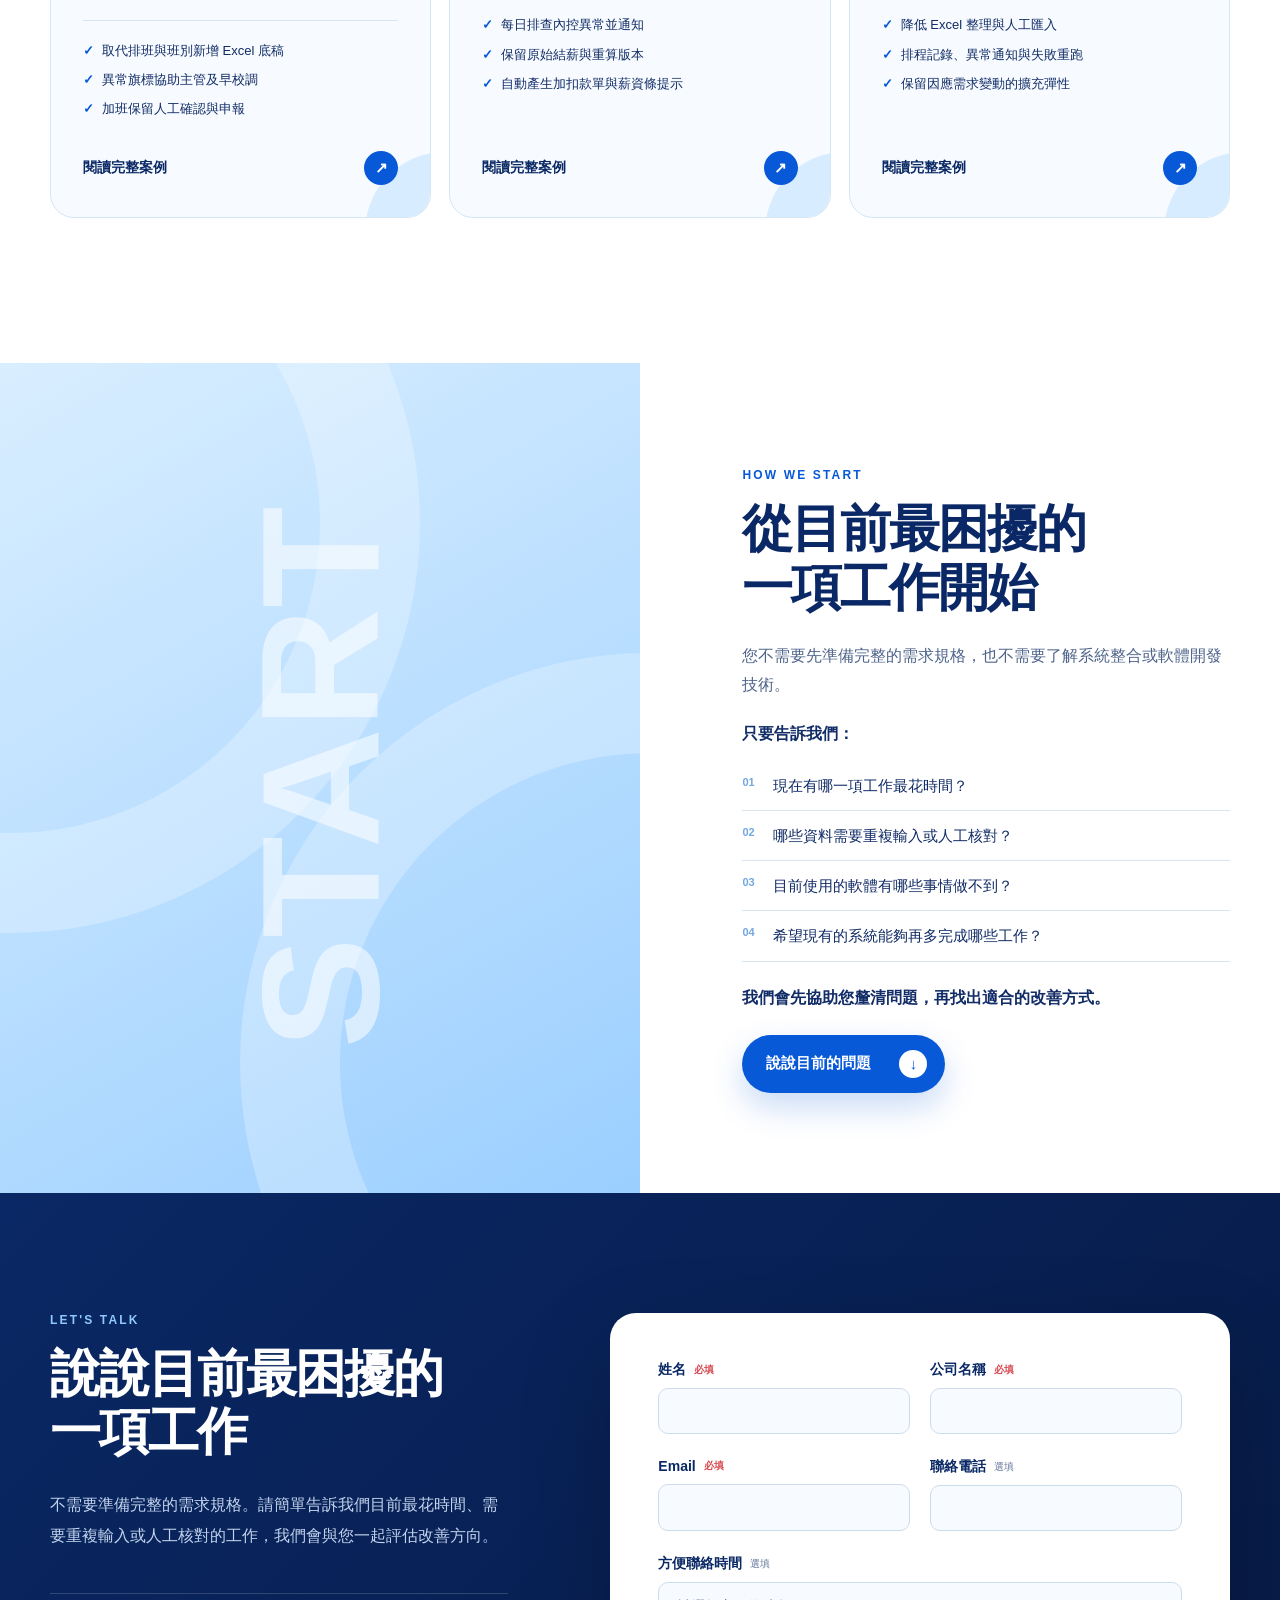
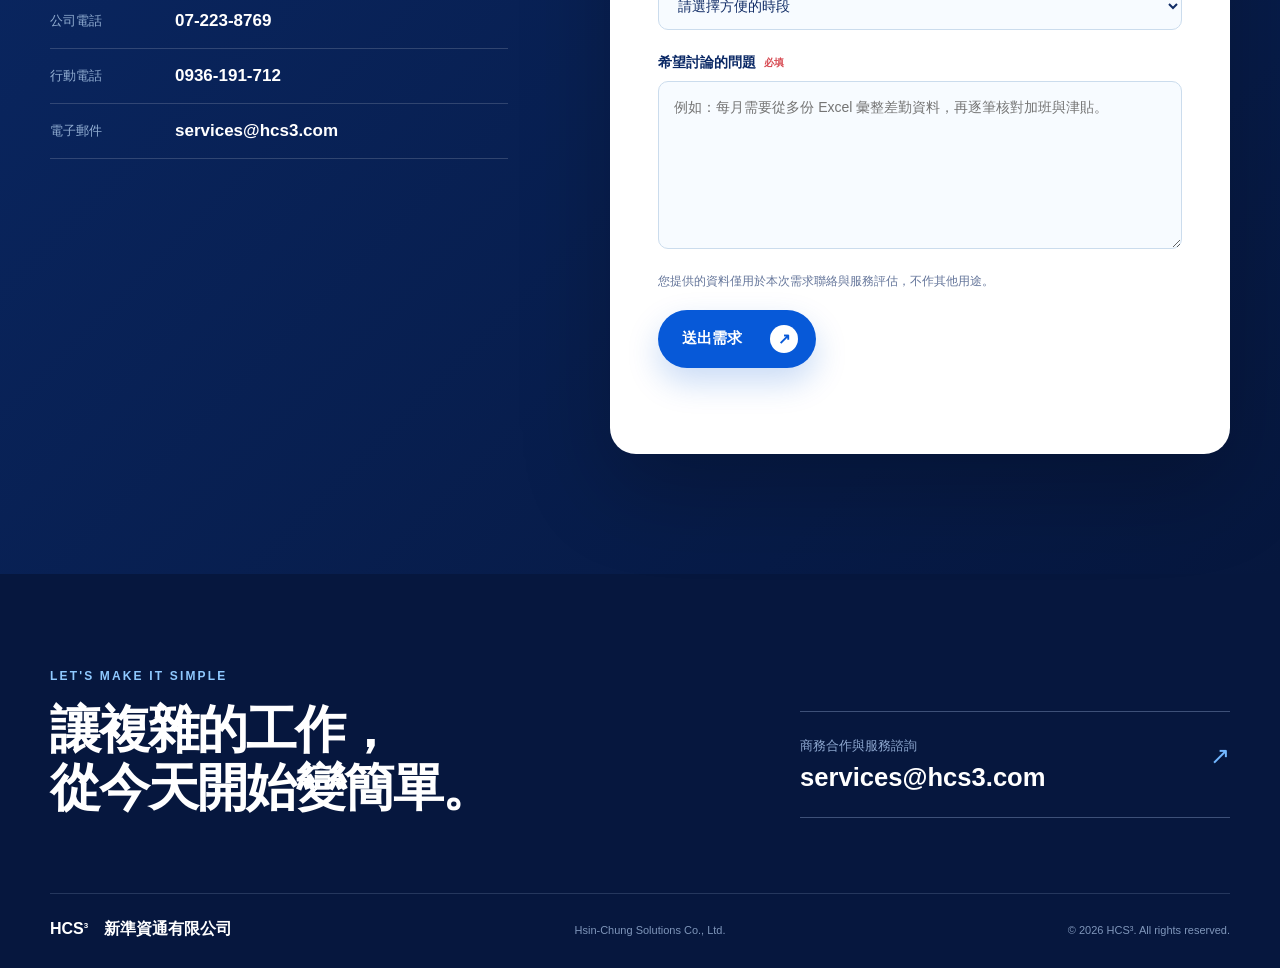
==== commit 52f64eb2: "補強智能排班案例核心概念" ====
--- a/index.html
+++ b/index.html
@@ -233,7 +233,7 @@
           <p class="case-industry">大型旅宿服務業者</p>
           <p class="case-category">智能排班與差勤資料整合</p>
           <h3>多段班與彈性出勤的智能校調</h3>
-          <p>整合班表、刷卡與加班資訊，以異常提示協助主管完成彈性班別的檢視、校調與回寫。</p>
+          <p>以一個入口整合班表、刷卡與加班，透過資訊疊加與交叉比對，協助主管完成彈性班別的檢視、校調與回寫。</p>
           <ul>
             <li>取代排班與班別新增 Excel 底稿</li>
             <li>異常旗標協助主管及早校調</li>
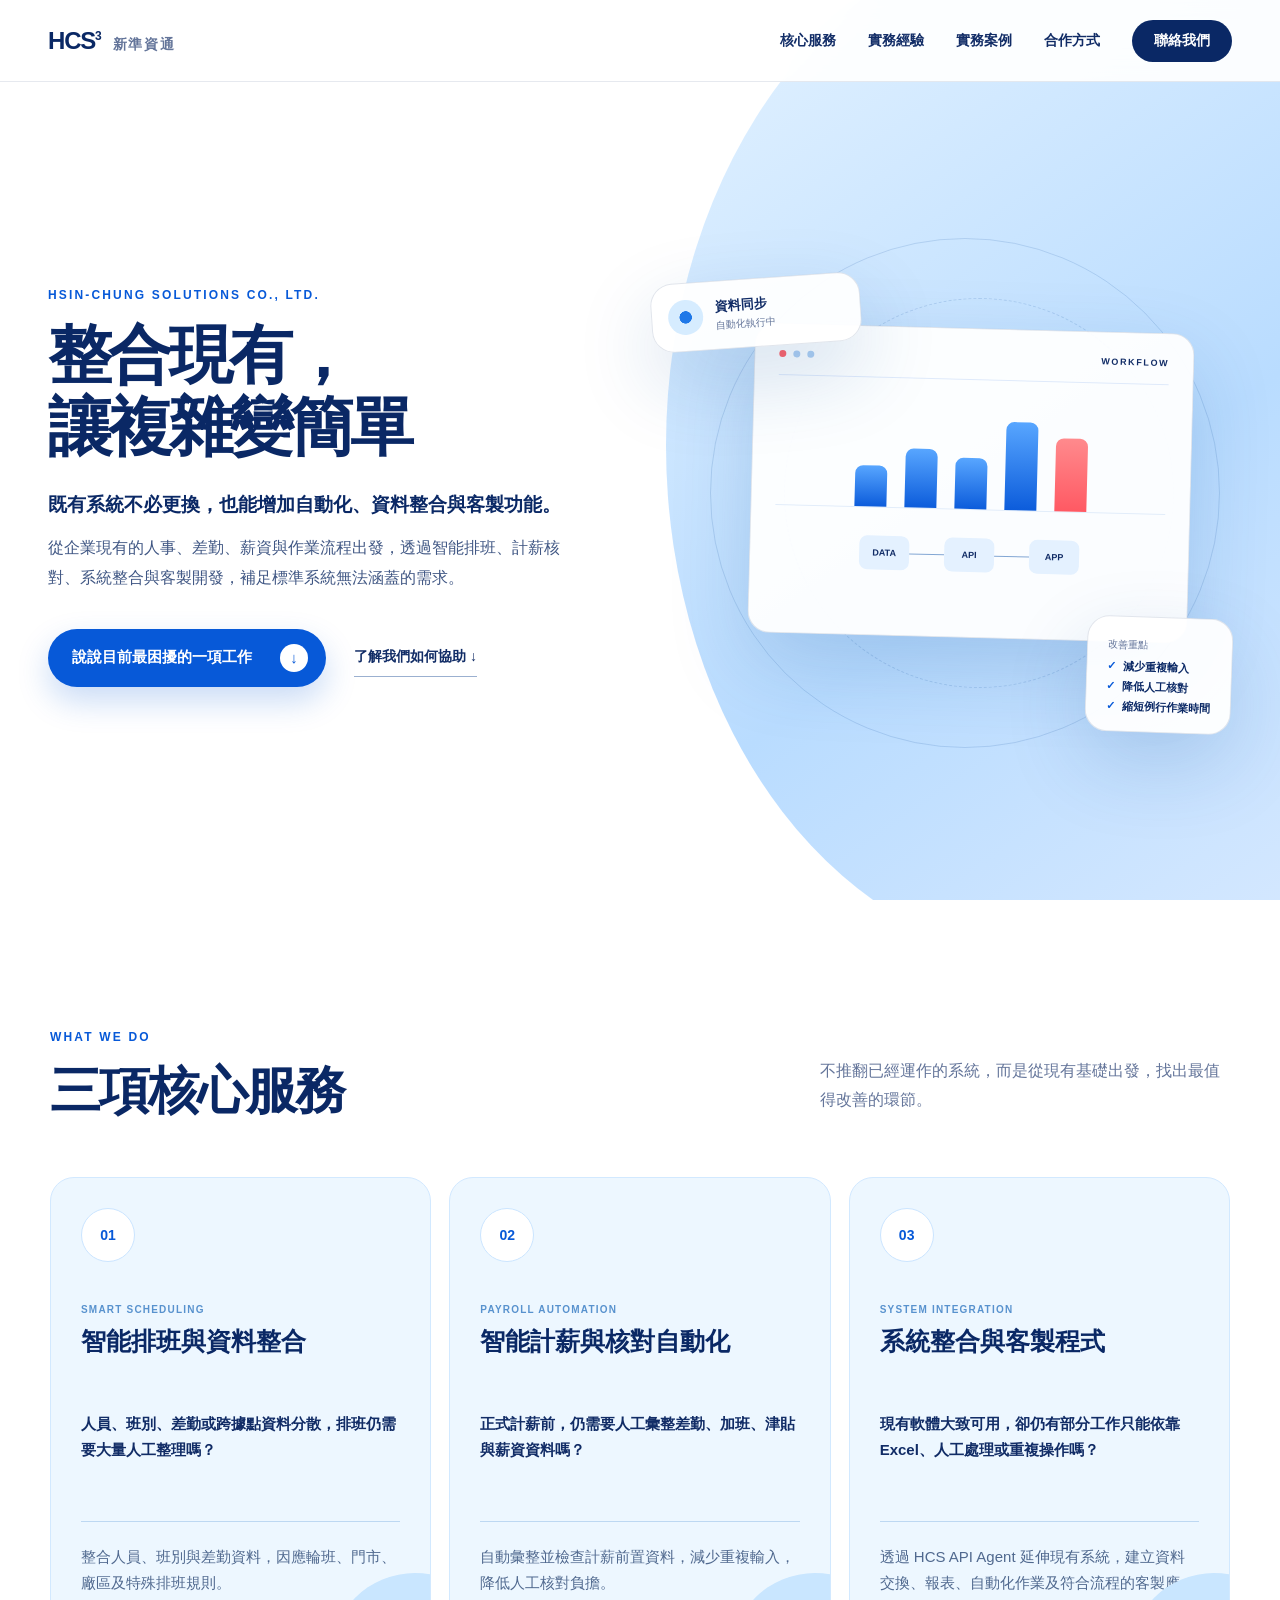
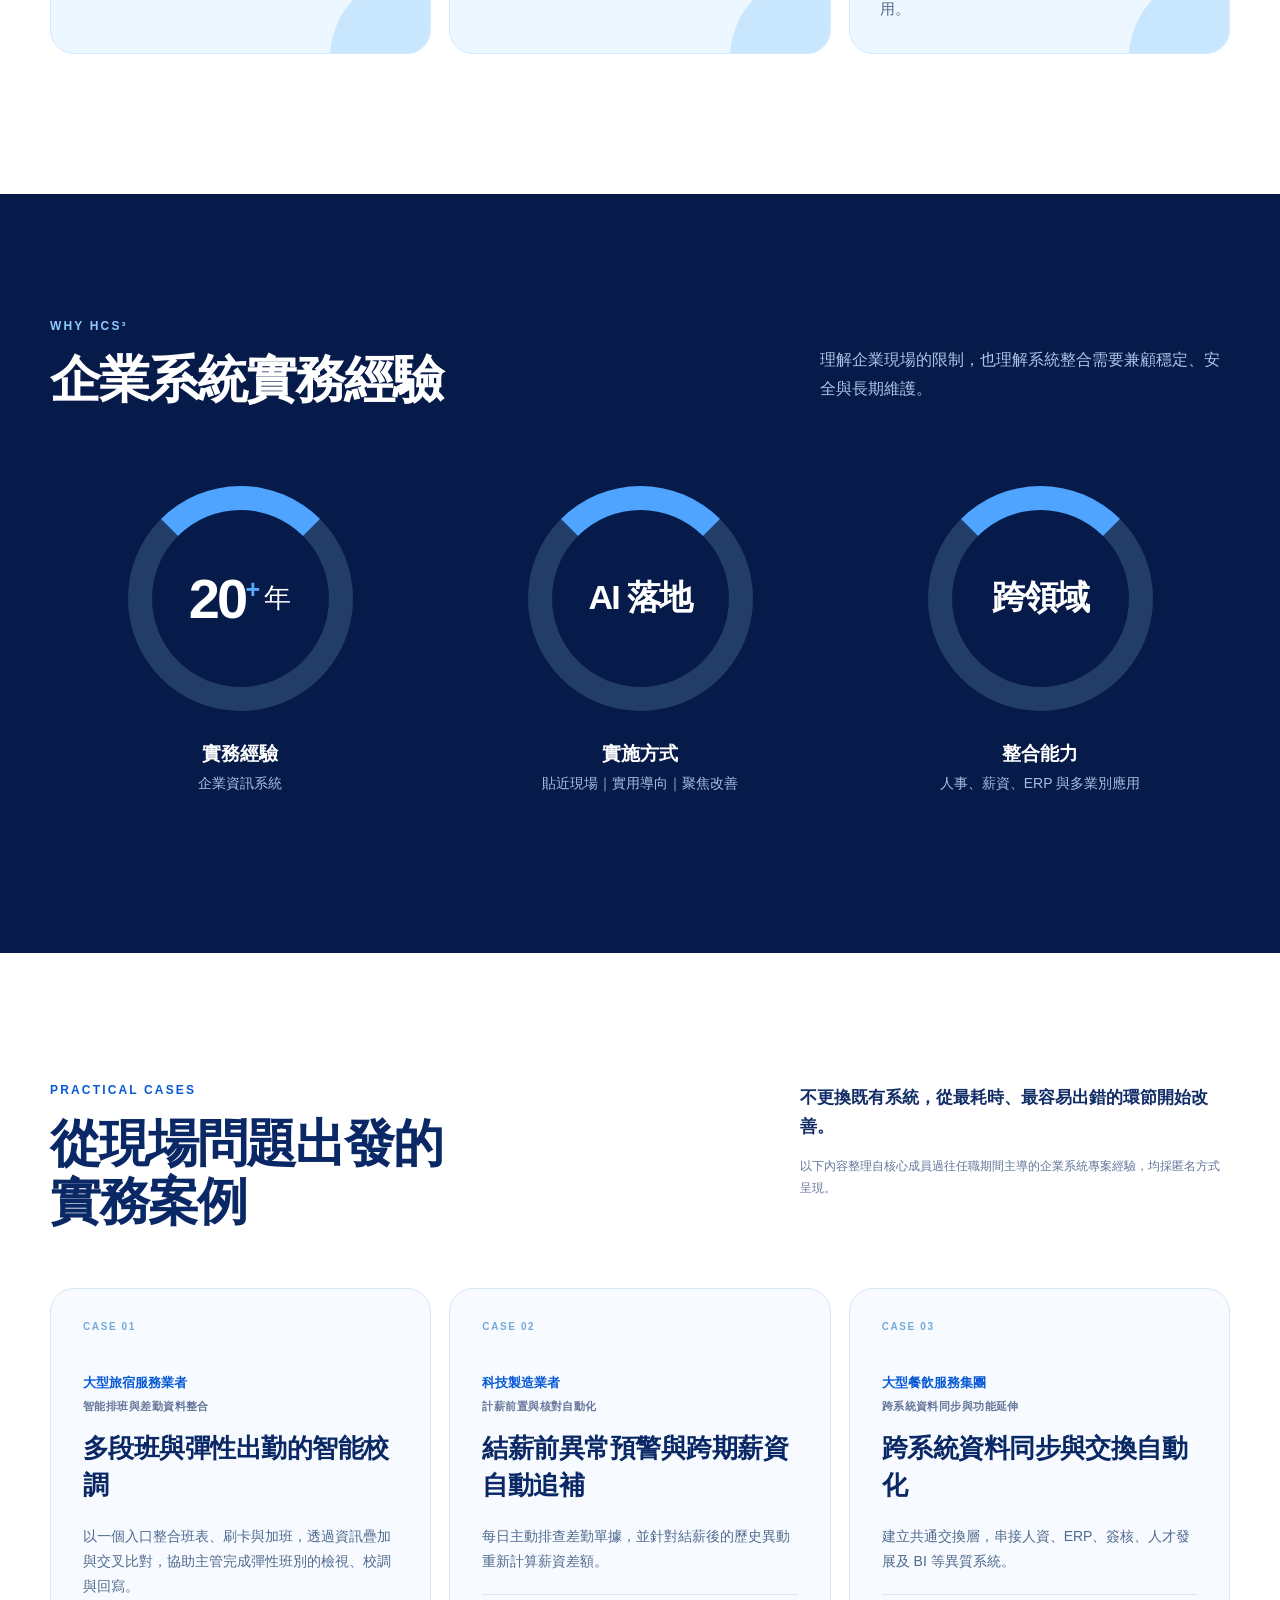
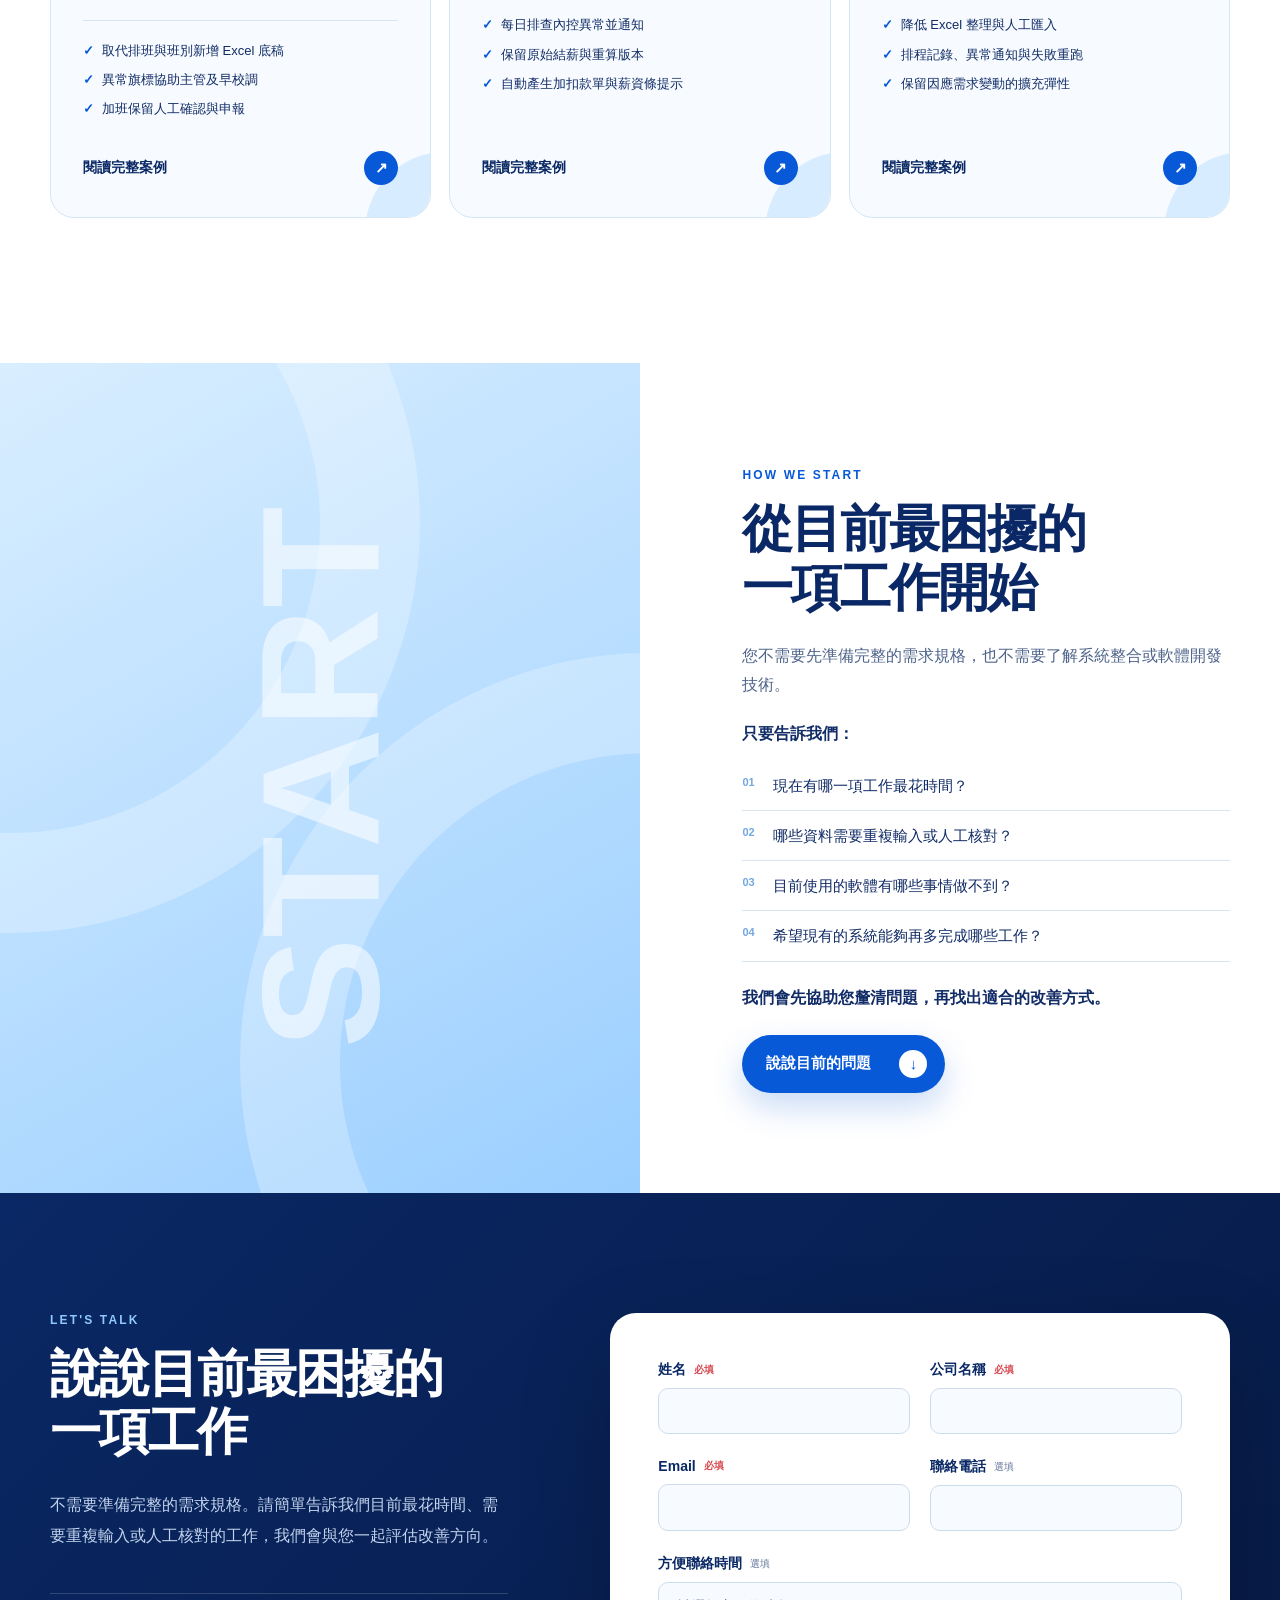
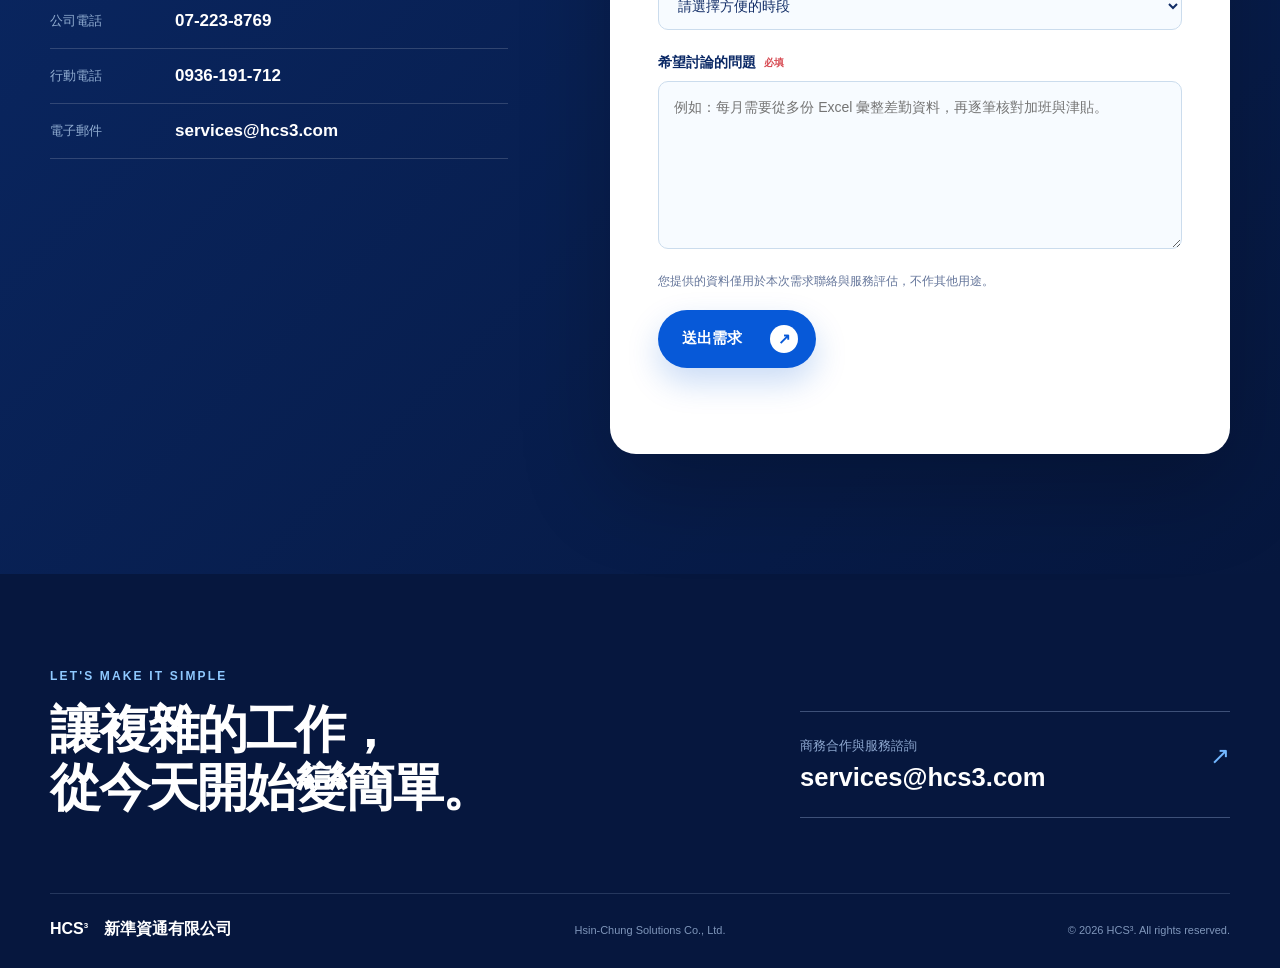
==== commit 416c4879: "更新 AI 落地 用字" ====
--- a/index.html
+++ b/index.html
@@ -203,7 +203,7 @@
           <p>企業資訊系統</p>
         </article>
         <article class="metric">
-          <div class="metric-ring text-ring"><strong>務實落地</strong></div>
+          <div class="metric-ring text-ring"><strong>AI 落地</strong></div>
           <h3>實施方式</h3>
           <p>貼近現場｜實用導向｜聚焦改善</p>
         </article>
